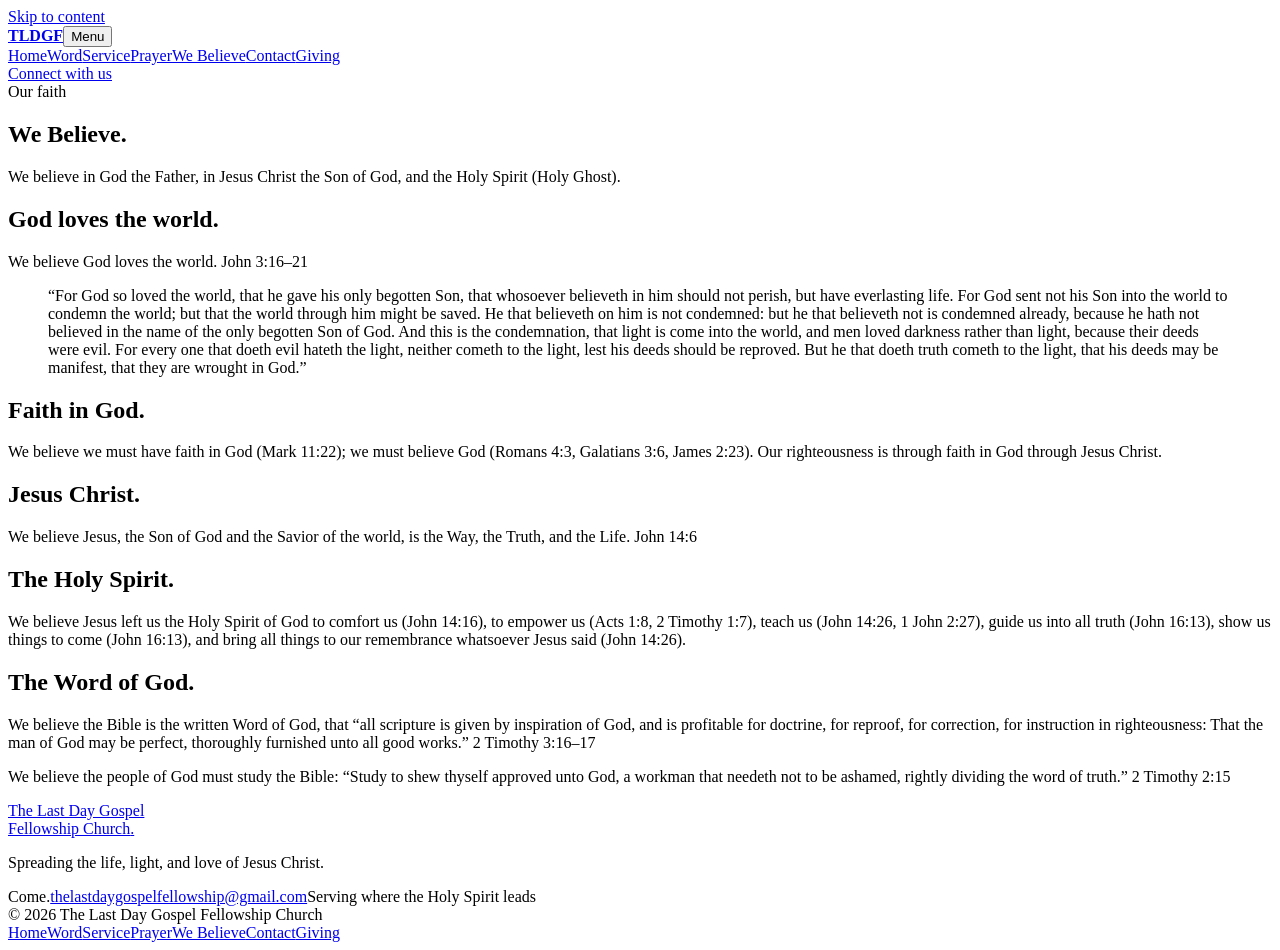
==== believe/index.html @ ad3988fa "Publish church website content updates" ====
<!doctype html>
<html lang="en"><head><meta charset="utf-8"><meta name="viewport" content="width=device-width, initial-scale=1"><meta name="theme-color" content="#064c39"><title>We Believe | The Last Day Gospel Fellowship Church</title><meta name="description" content="What The Last Day Gospel Fellowship Church believes about God, Jesus Christ, the Holy Spirit, faith, and the Word of God."><meta property="og:type" content="website"><meta property="og:title" content="We Believe | The Last Day Gospel Fellowship Church"><meta property="og:description" content="What The Last Day Gospel Fellowship Church believes about God, Jesus Christ, the Holy Spirit, faith, and the Word of God."><link rel="icon" href="/TheLastDayGospel-preview/favicon.svg" type="image/svg+xml"><link rel="stylesheet" href="/TheLastDayGospel-preview/styles.css?v=bb2aff25e2"><script type="module" src="/TheLastDayGospel-preview/app.js?v=bb2aff25e2"></script><meta name="robots" content="noindex, nofollow"></head>
<body class="page-believe"><a href="#main" class="skip-link">Skip to content</a><header class="site-header"><a href="/TheLastDayGospel-preview/" class="brand" aria-label="The Last Day Gospel Fellowship Church, home"><strong>TLDGF</strong></a><button class="menu-toggle" type="button" aria-expanded="false" aria-controls="main-nav">Menu</button><nav id="main-nav" class="main-nav" aria-label="Main navigation"><a href="/TheLastDayGospel-preview/">Home</a><a href="/TheLastDayGospel-preview/word/">Word</a><a href="/TheLastDayGospel-preview/outreach/">Service</a><a href="/TheLastDayGospel-preview/prayer/">Prayer</a><a href="/TheLastDayGospel-preview/believe/" aria-current="page">We Believe</a><a href="/TheLastDayGospel-preview/contact/">Contact</a><a href="/TheLastDayGospel-preview/giving/">Giving</a></nav><a class="button header-connect" href="/TheLastDayGospel-preview/contact/?topic=fellowship">Connect with us</a></header><main id="main"><section class="wrap section beliefs"><span class="eyebrow red-text">Our faith</span><h1>We Believe.</h1>
  <p>We believe in God the Father, in Jesus Christ the Son of God, and the Holy Spirit (Holy Ghost).</p>
  <h2>God loves the world.</h2><p>We believe God loves the world. John 3:16–21</p><blockquote>“For God so loved the world, that he gave his only begotten Son, that whosoever believeth in him should not perish, but have everlasting life. For God sent not his Son into the world to condemn the world; but that the world through him might be saved. He that believeth on him is not condemned: but he that believeth not is condemned already, because he hath not believed in the name of the only begotten Son of God. And this is the condemnation, that light is come into the world, and men loved darkness rather than light, because their deeds were evil. For every one that doeth evil hateth the light, neither cometh to the light, lest his deeds should be reproved. But he that doeth truth cometh to the light, that his deeds may be manifest, that they are wrought in God.”</blockquote>
  <h2>Faith in God.</h2><p>We believe we must have faith in God (Mark 11:22); we must believe God (Romans 4:3, Galatians 3:6, James 2:23). Our righteousness is through faith in God through Jesus Christ.</p>
  <h2>Jesus Christ.</h2><p>We believe Jesus, the Son of God and the Savior of the world, is the Way, the Truth, and the Life. John 14:6</p>
  <h2>The Holy Spirit.</h2><p>We believe Jesus left us the Holy Spirit of God to comfort us (John 14:16), to empower us (Acts 1:8, 2 Timothy 1:7), teach us (John 14:26, 1 John 2:27), guide us into all truth (John 16:13), show us things to come (John 16:13), and bring all things to our remembrance whatsoever Jesus said (John 14:26).</p>
  <h2>The Word of God.</h2><p>We believe the Bible is the written Word of God, that “all scripture is given by inspiration of God, and is profitable for doctrine, for reproof, for correction, for instruction in righteousness: That the man of God may be perfect, thoroughly furnished unto all good works.” 2 Timothy 3:16–17</p><p>We believe the people of God must study the Bible: “Study to shew thyself approved unto God, a workman that needeth not to be ashamed, rightly dividing the word of truth.” 2 Timothy 2:15</p></section></main><footer class="site-footer"><div class="wrap footer-top"><div><a class="footer-brand" href="/TheLastDayGospel-preview/">The Last Day Gospel<br>Fellowship Church<span class="red-text">.</span></a><p>Spreading the life, light, and love of Jesus Christ.</p></div><div><span class="eyebrow">Come.</span><a class="footer-email" href="mailto:thelastdaygospelfellowship@gmail.com">thelastdaygospelfellowship@gmail.com</a><span>Serving where the Holy Spirit leads</span></div></div><div class="wrap footer-bottom"><span>© 2026 The Last Day Gospel Fellowship Church</span><nav aria-label="Footer navigation"><a href="/TheLastDayGospel-preview/">Home</a><a href="/TheLastDayGospel-preview/word/">Word</a><a href="/TheLastDayGospel-preview/outreach/">Service</a><a href="/TheLastDayGospel-preview/prayer/">Prayer</a><a href="/TheLastDayGospel-preview/believe/" aria-current="page">We Believe</a><a href="/TheLastDayGospel-preview/contact/">Contact</a><a href="/TheLastDayGospel-preview/giving/">Giving</a></nav></div></footer></body></html>
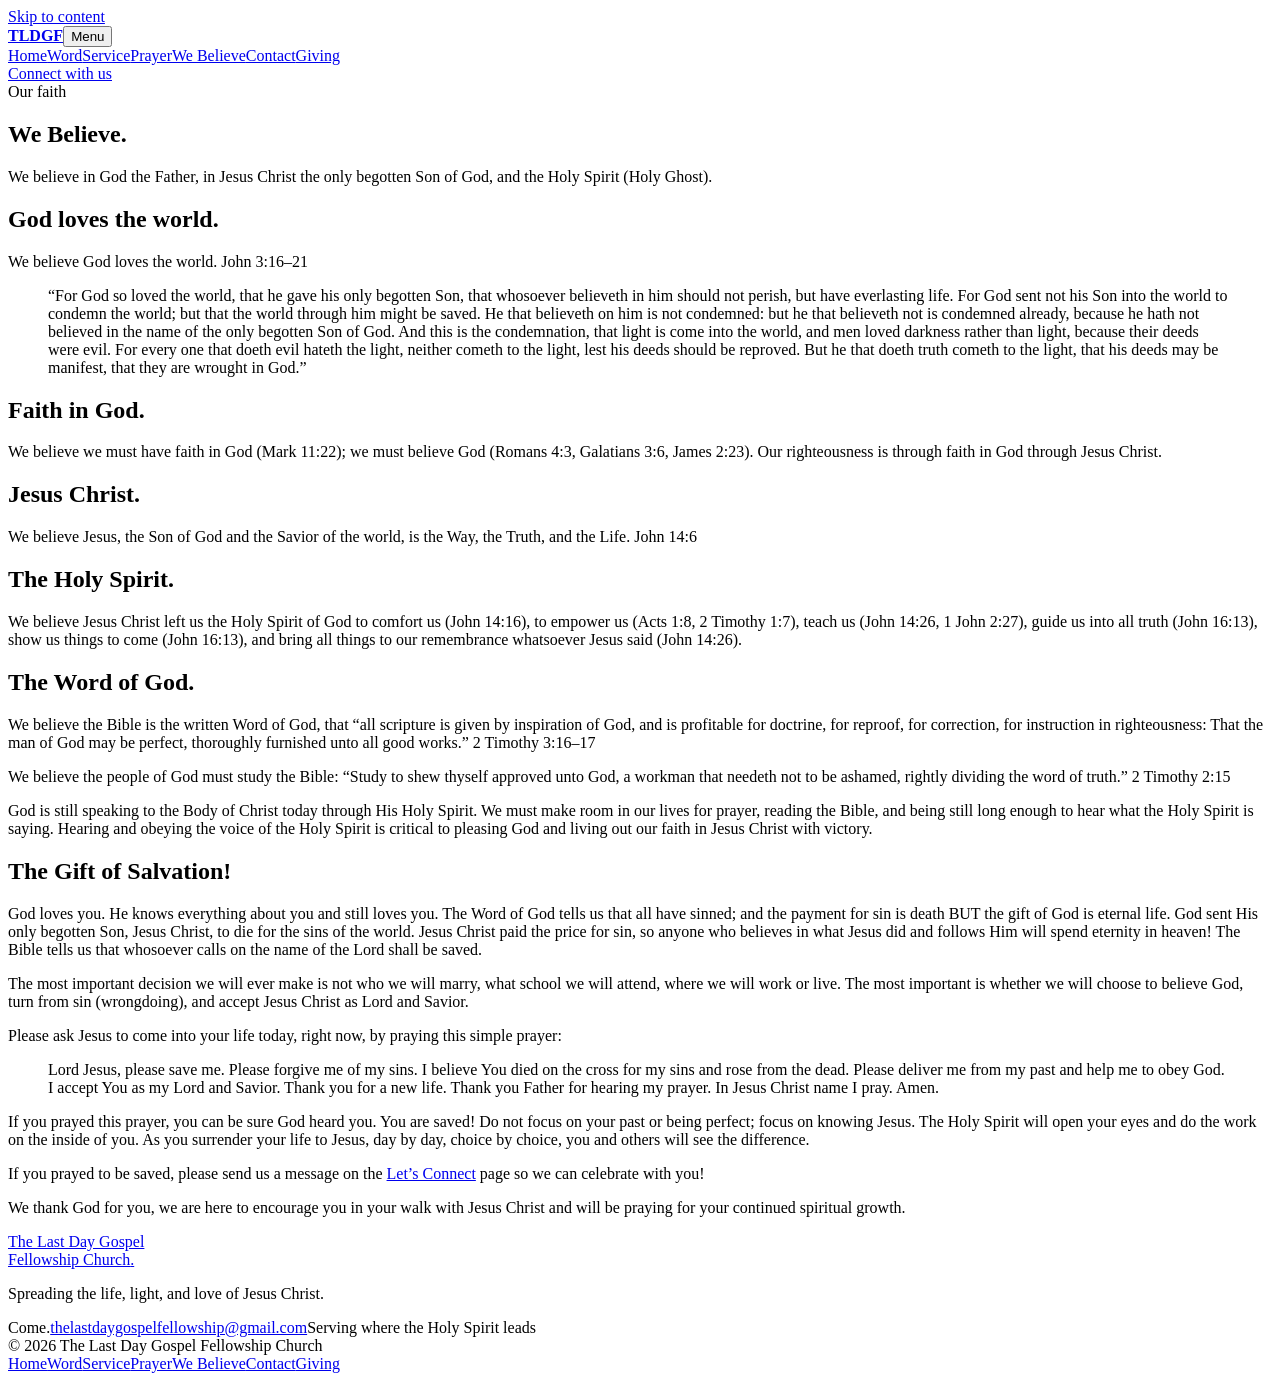
==== commit 1c40eb10: "Update We Believe page" ====
--- a/believe/index.html
+++ b/believe/index.html
@@ -1,9 +1,16 @@
 <!doctype html>
 <html lang="en"><head><meta charset="utf-8"><meta name="viewport" content="width=device-width, initial-scale=1"><meta name="theme-color" content="#064c39"><title>We Believe | The Last Day Gospel Fellowship Church</title><meta name="description" content="What The Last Day Gospel Fellowship Church believes about God, Jesus Christ, the Holy Spirit, faith, and the Word of God."><meta property="og:type" content="website"><meta property="og:title" content="We Believe | The Last Day Gospel Fellowship Church"><meta property="og:description" content="What The Last Day Gospel Fellowship Church believes about God, Jesus Christ, the Holy Spirit, faith, and the Word of God."><link rel="icon" href="/TheLastDayGospel-preview/favicon.svg" type="image/svg+xml"><link rel="stylesheet" href="/TheLastDayGospel-preview/styles.css?v=bb2aff25e2"><script type="module" src="/TheLastDayGospel-preview/app.js?v=bb2aff25e2"></script><meta name="robots" content="noindex, nofollow"></head>
 <body class="page-believe"><a href="#main" class="skip-link">Skip to content</a><header class="site-header"><a href="/TheLastDayGospel-preview/" class="brand" aria-label="The Last Day Gospel Fellowship Church, home"><strong>TLDGF</strong></a><button class="menu-toggle" type="button" aria-expanded="false" aria-controls="main-nav">Menu</button><nav id="main-nav" class="main-nav" aria-label="Main navigation"><a href="/TheLastDayGospel-preview/">Home</a><a href="/TheLastDayGospel-preview/word/">Word</a><a href="/TheLastDayGospel-preview/outreach/">Service</a><a href="/TheLastDayGospel-preview/prayer/">Prayer</a><a href="/TheLastDayGospel-preview/believe/" aria-current="page">We Believe</a><a href="/TheLastDayGospel-preview/contact/">Contact</a><a href="/TheLastDayGospel-preview/giving/">Giving</a></nav><a class="button header-connect" href="/TheLastDayGospel-preview/contact/?topic=fellowship">Connect with us</a></header><main id="main"><section class="wrap section beliefs"><span class="eyebrow red-text">Our faith</span><h1>We Believe.</h1>
-  <p>We believe in God the Father, in Jesus Christ the Son of God, and the Holy Spirit (Holy Ghost).</p>
+  <p>We believe in God the Father, in Jesus Christ the only begotten Son of God, and the Holy Spirit (Holy Ghost).</p>
   <h2>God loves the world.</h2><p>We believe God loves the world. John 3:16–21</p><blockquote>“For God so loved the world, that he gave his only begotten Son, that whosoever believeth in him should not perish, but have everlasting life. For God sent not his Son into the world to condemn the world; but that the world through him might be saved. He that believeth on him is not condemned: but he that believeth not is condemned already, because he hath not believed in the name of the only begotten Son of God. And this is the condemnation, that light is come into the world, and men loved darkness rather than light, because their deeds were evil. For every one that doeth evil hateth the light, neither cometh to the light, lest his deeds should be reproved. But he that doeth truth cometh to the light, that his deeds may be manifest, that they are wrought in God.”</blockquote>
   <h2>Faith in God.</h2><p>We believe we must have faith in God (Mark 11:22); we must believe God (Romans 4:3, Galatians 3:6, James 2:23). Our righteousness is through faith in God through Jesus Christ.</p>
   <h2>Jesus Christ.</h2><p>We believe Jesus, the Son of God and the Savior of the world, is the Way, the Truth, and the Life. John 14:6</p>
-  <h2>The Holy Spirit.</h2><p>We believe Jesus left us the Holy Spirit of God to comfort us (John 14:16), to empower us (Acts 1:8, 2 Timothy 1:7), teach us (John 14:26, 1 John 2:27), guide us into all truth (John 16:13), show us things to come (John 16:13), and bring all things to our remembrance whatsoever Jesus said (John 14:26).</p>
-  <h2>The Word of God.</h2><p>We believe the Bible is the written Word of God, that “all scripture is given by inspiration of God, and is profitable for doctrine, for reproof, for correction, for instruction in righteousness: That the man of God may be perfect, thoroughly furnished unto all good works.” 2 Timothy 3:16–17</p><p>We believe the people of God must study the Bible: “Study to shew thyself approved unto God, a workman that needeth not to be ashamed, rightly dividing the word of truth.” 2 Timothy 2:15</p></section></main><footer class="site-footer"><div class="wrap footer-top"><div><a class="footer-brand" href="/TheLastDayGospel-preview/">The Last Day Gospel<br>Fellowship Church<span class="red-text">.</span></a><p>Spreading the life, light, and love of Jesus Christ.</p></div><div><span class="eyebrow">Come.</span><a class="footer-email" href="mailto:thelastdaygospelfellowship@gmail.com">thelastdaygospelfellowship@gmail.com</a><span>Serving where the Holy Spirit leads</span></div></div><div class="wrap footer-bottom"><span>© 2026 The Last Day Gospel Fellowship Church</span><nav aria-label="Footer navigation"><a href="/TheLastDayGospel-preview/">Home</a><a href="/TheLastDayGospel-preview/word/">Word</a><a href="/TheLastDayGospel-preview/outreach/">Service</a><a href="/TheLastDayGospel-preview/prayer/">Prayer</a><a href="/TheLastDayGospel-preview/believe/" aria-current="page">We Believe</a><a href="/TheLastDayGospel-preview/contact/">Contact</a><a href="/TheLastDayGospel-preview/giving/">Giving</a></nav></div></footer></body></html>+  <h2>The Holy Spirit.</h2><p>We believe Jesus Christ left us the Holy Spirit of God to comfort us (John 14:16), to empower us (Acts 1:8, 2 Timothy 1:7), teach us (John 14:26, 1 John 2:27), guide us into all truth (John 16:13), show us things to come (John 16:13), and bring all things to our remembrance whatsoever Jesus said (John 14:26).</p>
+  <h2>The Word of God.</h2><p>We believe the Bible is the written Word of God, that “all scripture is given by inspiration of God, and is profitable for doctrine, for reproof, for correction, for instruction in righteousness: That the man of God may be perfect, thoroughly furnished unto all good works.” 2 Timothy 3:16–17</p><p>We believe the people of God must study the Bible: “Study to shew thyself approved unto God, a workman that needeth not to be ashamed, rightly dividing the word of truth.” 2 Timothy 2:15</p>
+  <p>God is still speaking to the Body of Christ today through His Holy Spirit. We must make room in our lives for prayer, reading the Bible, and being still long enough to hear what the Holy Spirit is saying. Hearing and obeying the voice of the Holy Spirit is critical to pleasing God and living out our faith in Jesus Christ with victory.</p>
+  <h2>The Gift of Salvation!</h2><p>God loves you. He knows everything about you and still loves you. The Word of God tells us that all have sinned; and the payment for sin is death BUT the gift of God is eternal life. God sent His only begotten Son, Jesus Christ, to die for the sins of the world. Jesus Christ paid the price for sin, so anyone who believes in what Jesus did and follows Him will spend eternity in heaven! The Bible tells us that whosoever calls on the name of the Lord shall be saved.</p>
+  <p>The most important decision we will ever make is not who we will marry, what school we will attend, where we will work or live. The most important is whether we will choose to believe God, turn from sin (wrongdoing), and accept Jesus Christ as Lord and Savior.</p>
+  <p>Please ask Jesus to come into your life today, right now, by praying this simple prayer:</p>
+  <blockquote>Lord Jesus, please save me. Please forgive me of my sins. I believe You died on the cross for my sins and rose from the dead. Please deliver me from my past and help me to obey God. I accept You as my Lord and Savior. Thank you for a new life. Thank you Father for hearing my prayer. In Jesus Christ name I pray. Amen.</blockquote>
+  <p>If you prayed this prayer, you can be sure God heard you. You are saved! Do not focus on your past or being perfect; focus on knowing Jesus. The Holy Spirit will open your eyes and do the work on the inside of you. As you surrender your life to Jesus, day by day, choice by choice, you and others will see the difference.</p>
+  <p>If you prayed to be saved, please send us a message on the <a href="/TheLastDayGospel-preview/contact/">Let’s Connect</a> page so we can celebrate with you!</p><p>We thank God for you, we are here to encourage you in your walk with Jesus Christ and will be praying for your continued spiritual growth.</p></section></main><footer class="site-footer"><div class="wrap footer-top"><div><a class="footer-brand" href="/TheLastDayGospel-preview/">The Last Day Gospel<br>Fellowship Church<span class="red-text">.</span></a><p>Spreading the life, light, and love of Jesus Christ.</p></div><div><span class="eyebrow">Come.</span><a class="footer-email" href="mailto:thelastdaygospelfellowship@gmail.com">thelastdaygospelfellowship@gmail.com</a><span>Serving where the Holy Spirit leads</span></div></div><div class="wrap footer-bottom"><span>© 2026 The Last Day Gospel Fellowship Church</span><nav aria-label="Footer navigation"><a href="/TheLastDayGospel-preview/">Home</a><a href="/TheLastDayGospel-preview/word/">Word</a><a href="/TheLastDayGospel-preview/outreach/">Service</a><a href="/TheLastDayGospel-preview/prayer/">Prayer</a><a href="/TheLastDayGospel-preview/believe/" aria-current="page">We Believe</a><a href="/TheLastDayGospel-preview/contact/">Contact</a><a href="/TheLastDayGospel-preview/giving/">Giving</a></nav></div></footer></body></html>
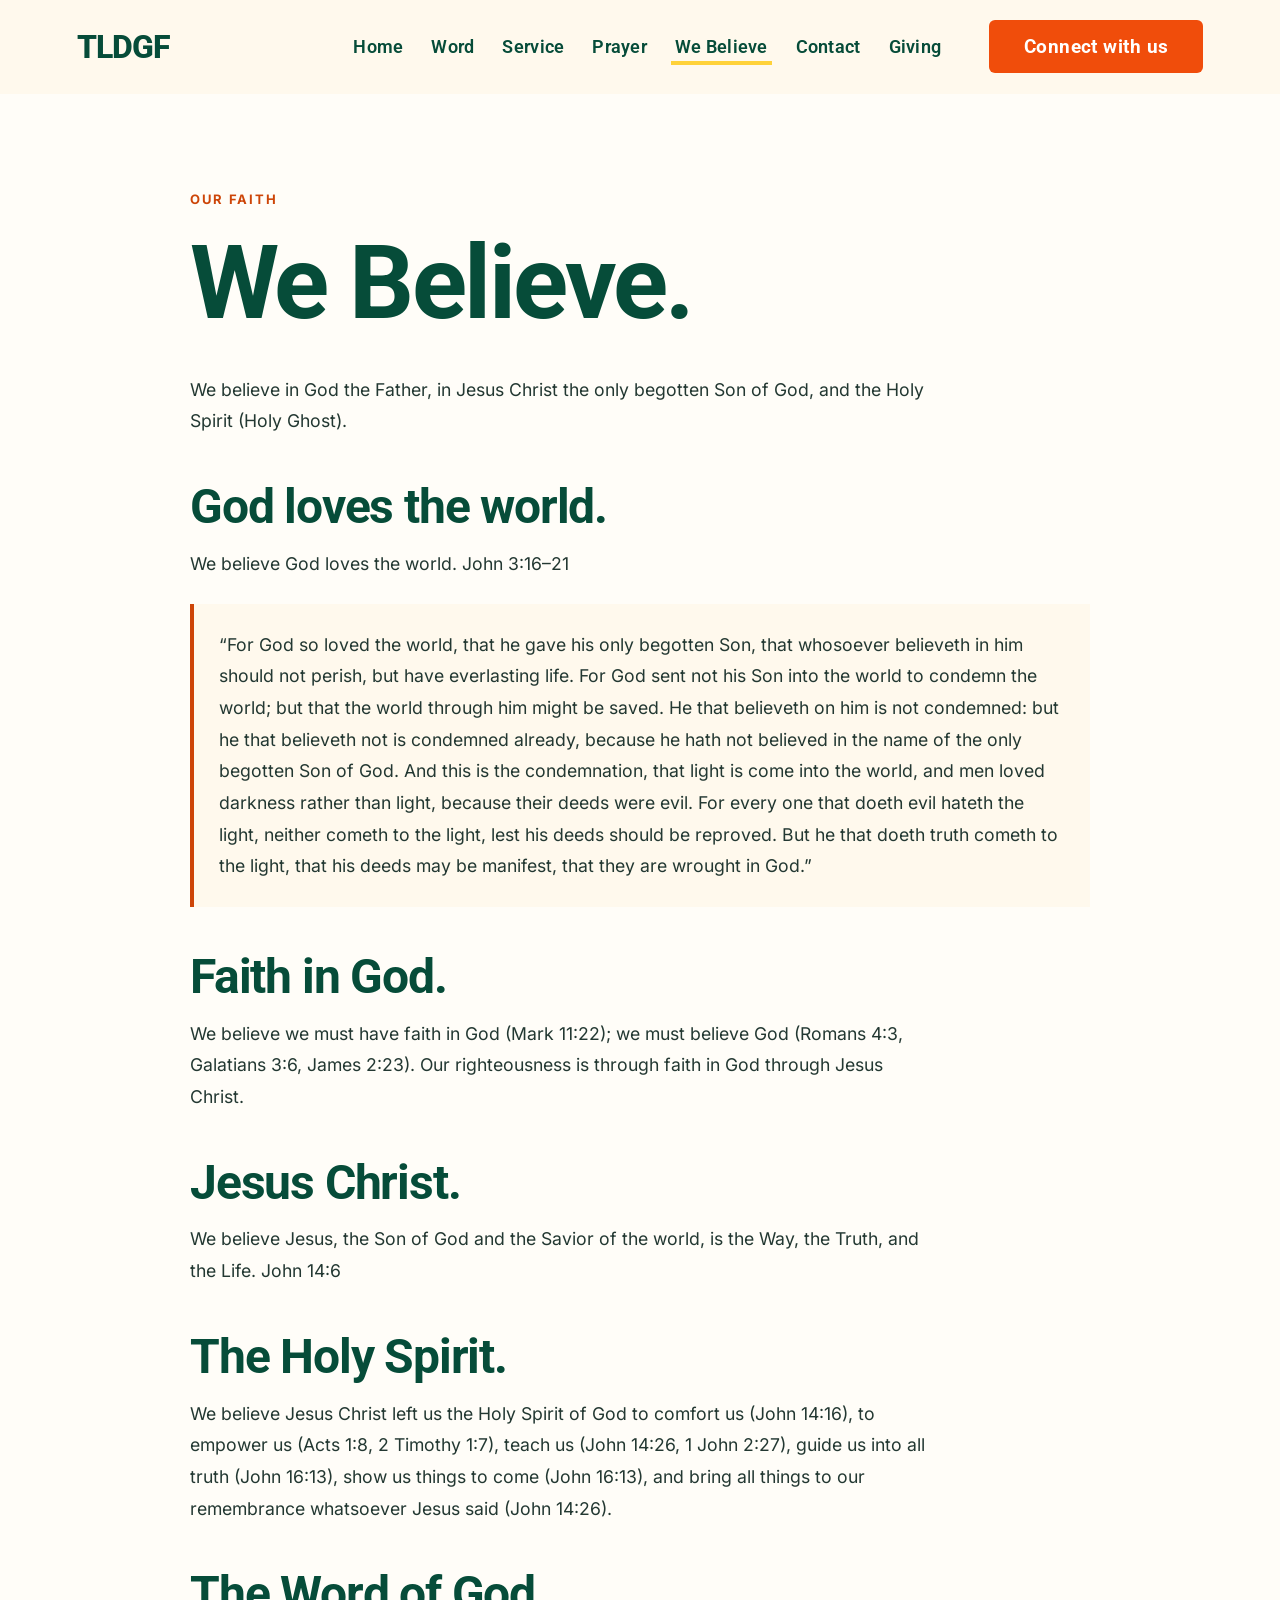
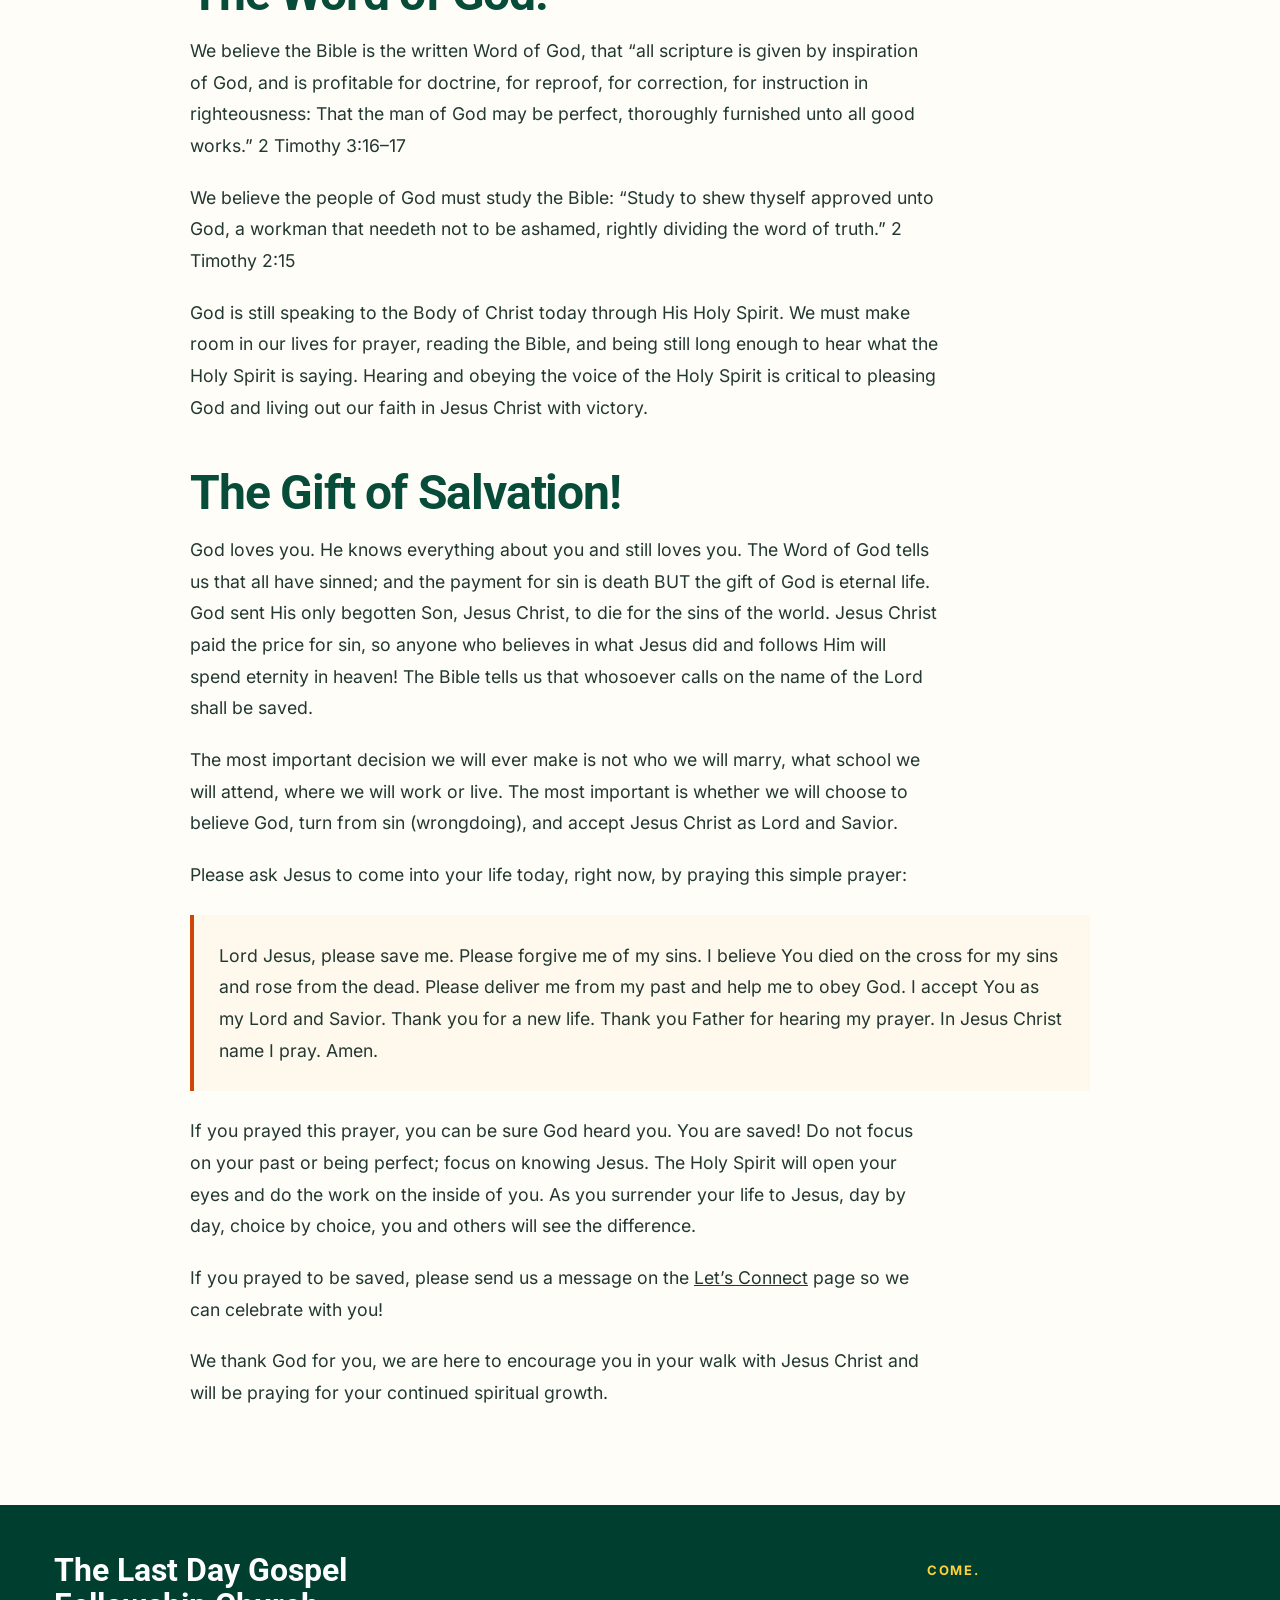
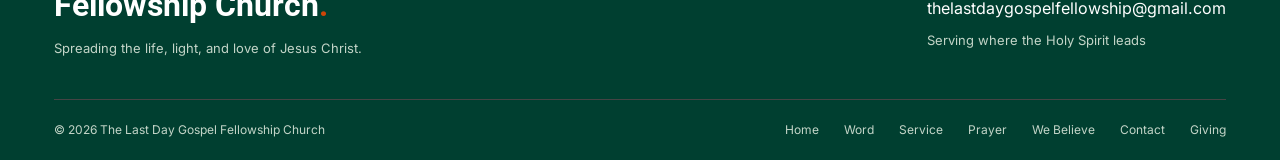
==== commit 65caf961: "Prepare production site for custom domain" ====
--- a/believe/index.html
+++ b/believe/index.html
@@ -1,6 +1,6 @@
 <!doctype html>
-<html lang="en"><head><meta charset="utf-8"><meta name="viewport" content="width=device-width, initial-scale=1"><meta name="theme-color" content="#064c39"><title>We Believe | The Last Day Gospel Fellowship Church</title><meta name="description" content="What The Last Day Gospel Fellowship Church believes about God, Jesus Christ, the Holy Spirit, faith, and the Word of God."><meta property="og:type" content="website"><meta property="og:title" content="We Believe | The Last Day Gospel Fellowship Church"><meta property="og:description" content="What The Last Day Gospel Fellowship Church believes about God, Jesus Christ, the Holy Spirit, faith, and the Word of God."><link rel="icon" href="/TheLastDayGospel-preview/favicon.svg" type="image/svg+xml"><link rel="stylesheet" href="/TheLastDayGospel-preview/styles.css?v=bb2aff25e2"><script type="module" src="/TheLastDayGospel-preview/app.js?v=bb2aff25e2"></script><meta name="robots" content="noindex, nofollow"></head>
-<body class="page-believe"><a href="#main" class="skip-link">Skip to content</a><header class="site-header"><a href="/TheLastDayGospel-preview/" class="brand" aria-label="The Last Day Gospel Fellowship Church, home"><strong>TLDGF</strong></a><button class="menu-toggle" type="button" aria-expanded="false" aria-controls="main-nav">Menu</button><nav id="main-nav" class="main-nav" aria-label="Main navigation"><a href="/TheLastDayGospel-preview/">Home</a><a href="/TheLastDayGospel-preview/word/">Word</a><a href="/TheLastDayGospel-preview/outreach/">Service</a><a href="/TheLastDayGospel-preview/prayer/">Prayer</a><a href="/TheLastDayGospel-preview/believe/" aria-current="page">We Believe</a><a href="/TheLastDayGospel-preview/contact/">Contact</a><a href="/TheLastDayGospel-preview/giving/">Giving</a></nav><a class="button header-connect" href="/TheLastDayGospel-preview/contact/?topic=fellowship">Connect with us</a></header><main id="main"><section class="wrap section beliefs"><span class="eyebrow red-text">Our faith</span><h1>We Believe.</h1>
+<html lang="en"><head><meta charset="utf-8"><meta name="viewport" content="width=device-width, initial-scale=1"><meta name="theme-color" content="#064c39"><title>We Believe | The Last Day Gospel Fellowship Church</title><meta name="description" content="What The Last Day Gospel Fellowship Church believes about God, Jesus Christ, the Holy Spirit, faith, and the Word of God."><meta property="og:type" content="website"><meta property="og:title" content="We Believe | The Last Day Gospel Fellowship Church"><meta property="og:description" content="What The Last Day Gospel Fellowship Church believes about God, Jesus Christ, the Holy Spirit, faith, and the Word of God."><link rel="icon" href="/favicon.svg" type="image/svg+xml"><link rel="stylesheet" href="/styles.css?v=bb2aff25e2"><script type="module" src="/app.js?v=bb2aff25e2"></script></head>
+<body class="page-believe"><a href="#main" class="skip-link">Skip to content</a><header class="site-header"><a href="/" class="brand" aria-label="The Last Day Gospel Fellowship Church, home"><strong>TLDGF</strong></a><button class="menu-toggle" type="button" aria-expanded="false" aria-controls="main-nav">Menu</button><nav id="main-nav" class="main-nav" aria-label="Main navigation"><a href="/">Home</a><a href="/word/">Word</a><a href="/outreach/">Service</a><a href="/prayer/">Prayer</a><a href="/believe/" aria-current="page">We Believe</a><a href="/contact/">Contact</a><a href="/giving/">Giving</a></nav><a class="button header-connect" href="/contact/?topic=fellowship">Connect with us</a></header><main id="main"><section class="wrap section beliefs"><span class="eyebrow red-text">Our faith</span><h1>We Believe.</h1>
   <p>We believe in God the Father, in Jesus Christ the only begotten Son of God, and the Holy Spirit (Holy Ghost).</p>
   <h2>God loves the world.</h2><p>We believe God loves the world. John 3:16–21</p><blockquote>“For God so loved the world, that he gave his only begotten Son, that whosoever believeth in him should not perish, but have everlasting life. For God sent not his Son into the world to condemn the world; but that the world through him might be saved. He that believeth on him is not condemned: but he that believeth not is condemned already, because he hath not believed in the name of the only begotten Son of God. And this is the condemnation, that light is come into the world, and men loved darkness rather than light, because their deeds were evil. For every one that doeth evil hateth the light, neither cometh to the light, lest his deeds should be reproved. But he that doeth truth cometh to the light, that his deeds may be manifest, that they are wrought in God.”</blockquote>
   <h2>Faith in God.</h2><p>We believe we must have faith in God (Mark 11:22); we must believe God (Romans 4:3, Galatians 3:6, James 2:23). Our righteousness is through faith in God through Jesus Christ.</p>
@@ -13,4 +13,4 @@
   <p>Please ask Jesus to come into your life today, right now, by praying this simple prayer:</p>
   <blockquote>Lord Jesus, please save me. Please forgive me of my sins. I believe You died on the cross for my sins and rose from the dead. Please deliver me from my past and help me to obey God. I accept You as my Lord and Savior. Thank you for a new life. Thank you Father for hearing my prayer. In Jesus Christ name I pray. Amen.</blockquote>
   <p>If you prayed this prayer, you can be sure God heard you. You are saved! Do not focus on your past or being perfect; focus on knowing Jesus. The Holy Spirit will open your eyes and do the work on the inside of you. As you surrender your life to Jesus, day by day, choice by choice, you and others will see the difference.</p>
-  <p>If you prayed to be saved, please send us a message on the <a href="/TheLastDayGospel-preview/contact/">Let’s Connect</a> page so we can celebrate with you!</p><p>We thank God for you, we are here to encourage you in your walk with Jesus Christ and will be praying for your continued spiritual growth.</p></section></main><footer class="site-footer"><div class="wrap footer-top"><div><a class="footer-brand" href="/TheLastDayGospel-preview/">The Last Day Gospel<br>Fellowship Church<span class="red-text">.</span></a><p>Spreading the life, light, and love of Jesus Christ.</p></div><div><span class="eyebrow">Come.</span><a class="footer-email" href="mailto:thelastdaygospelfellowship@gmail.com">thelastdaygospelfellowship@gmail.com</a><span>Serving where the Holy Spirit leads</span></div></div><div class="wrap footer-bottom"><span>© 2026 The Last Day Gospel Fellowship Church</span><nav aria-label="Footer navigation"><a href="/TheLastDayGospel-preview/">Home</a><a href="/TheLastDayGospel-preview/word/">Word</a><a href="/TheLastDayGospel-preview/outreach/">Service</a><a href="/TheLastDayGospel-preview/prayer/">Prayer</a><a href="/TheLastDayGospel-preview/believe/" aria-current="page">We Believe</a><a href="/TheLastDayGospel-preview/contact/">Contact</a><a href="/TheLastDayGospel-preview/giving/">Giving</a></nav></div></footer></body></html>+  <p>If you prayed to be saved, please send us a message on the <a href="/contact/">Let’s Connect</a> page so we can celebrate with you!</p><p>We thank God for you, we are here to encourage you in your walk with Jesus Christ and will be praying for your continued spiritual growth.</p></section></main><footer class="site-footer"><div class="wrap footer-top"><div><a class="footer-brand" href="/">The Last Day Gospel<br>Fellowship Church<span class="red-text">.</span></a><p>Spreading the life, light, and love of Jesus Christ.</p></div><div><span class="eyebrow">Come.</span><a class="footer-email" href="mailto:thelastdaygospelfellowship@gmail.com">thelastdaygospelfellowship@gmail.com</a><span>Serving where the Holy Spirit leads</span></div></div><div class="wrap footer-bottom"><span>© 2026 The Last Day Gospel Fellowship Church</span><nav aria-label="Footer navigation"><a href="/">Home</a><a href="/word/">Word</a><a href="/outreach/">Service</a><a href="/prayer/">Prayer</a><a href="/believe/" aria-current="page">We Believe</a><a href="/contact/">Contact</a><a href="/giving/">Giving</a></nav></div></footer></body></html>
--- a/styles.css
+++ b/styles.css
@@ -0,0 +1,696 @@
+@font-face{font-family:'Roboto';font-style:normal;font-weight:100 900;font-display:swap;src:url('/assets/roboto.ttf') format('truetype')}
+@font-face{font-family:'Inter';font-style:normal;font-weight:400;font-display:swap;src:url('/assets/inter-400.ttf') format('truetype')}
+@font-face{font-family:'Inter';font-style:normal;font-weight:500;font-display:swap;src:url('/assets/inter-500.ttf') format('truetype')}
+@font-face{font-family:'Inter';font-style:normal;font-weight:600;font-display:swap;src:url('/assets/inter-600.ttf') format('truetype')}
+@font-face{font-family:'Inter';font-style:normal;font-weight:700;font-display:swap;src:url('/assets/inter-700.ttf') format('truetype')}
+:root{--red:#cd4508;--dark-red:#b83906;--yellow:#ffd239;--pink:#edf2e8;--ink:#064c39;--paper:#fffdf8;--muted:#59665d;--line:#dfd9c9;--display:'Roboto Condensed','Arial Narrow',Arial,sans-serif;--body:'Inter',Arial,sans-serif}
+/* Display-only corrections: source photographs remain byte-for-byte unchanged. */
+img[src$="community-outreach.jpg"]{filter:brightness(1.045) contrast(1.025) saturate(.95)}
+img[src$="ministry-message.jpg"]{filter:brightness(1.055) contrast(1.035) saturate(.94)}
+img[src$="prayer-bible.jpg"]{filter:brightness(1.025) contrast(1.04) saturate(.94)}
+img[src$="prayer-fellowship.jpg"]{filter:brightness(1.025) contrast(1.035) saturate(.98)}
+img[src$="worship.jpg"]{filter:brightness(1.12) contrast(1.04) saturate(.95)}
+img[src$="prayer-outreach.jpg"]{filter:brightness(1.14) contrast(1.025) saturate(.94)}
+*{box-sizing:border-box}
+html{scroll-behavior:smooth;scroll-padding-top:110px}
+body{margin:0;background:var(--paper);color:var(--ink);font-family:var(--body);font-size:1rem;line-height:1.65}
+a{color:inherit}
+button,input,textarea,select{font:inherit}
+button,a,input,textarea,select{-webkit-tap-highlight-color:transparent}
+button,a{touch-action:manipulation}
+button{cursor:pointer}
+img{max-width:100%;display:block}
+figure{margin:0}
+h1,h2,h3,p{margin:0}
+h1,h2,h3{font-family:var(--display);font-weight:700;line-height:1.08;letter-spacing:-.025em}
+h2{font-size:clamp(2.4rem,4.2vw,3.75rem)}
+h3{font-size:2rem;line-height:1.1}
+p+p{margin-top:1rem}
+p{max-width:68ch}
+.wrap{width:min(1280px,calc(100% - 112px));margin:auto}
+.section{padding-top:88px;padding-bottom:88px}
+.eyebrow{font-size:.8125rem;letter-spacing:.13em;text-transform:uppercase;font-weight:700;display:block;line-height:1.4}
+.red-text{color:var(--red)}
+.lead{font-size:1.125rem;line-height:1.7}
+.skip-link{position:fixed;top:10px;left:10px;padding:12px 20px;background:var(--yellow);color:var(--ink);z-index:100;transform:translateY(-160%)}
+.skip-link:focus{transform:translateY(0)}
+:focus-visible{outline:3px solid #2064ce;outline-offset:5px}
+.brand{display:flex;align-items:center;gap:12px;text-decoration:none;flex-shrink:0}
+.brand strong{font-family:var(--display);font-weight:800;font-size:1.75rem;text-transform:uppercase;line-height:1.05;display:block;letter-spacing:-.015em}
+.main-nav{display:flex;gap:32px;align-items:center}
+.main-nav a[aria-current=page]{color:var(--red)}
+.main-nav a:hover{color:var(--red)}
+.main-nav .nav-giving[aria-current=page]:after{left:20px;right:20px;bottom:8px}
+.hero{display:grid;grid-template-columns:1.06fr 1fr;min-height:605px}
+.hero-copy>.eyebrow{margin-bottom:20px}
+.hero .period{color:var(--yellow)}
+.actions{display:flex;gap:12px;flex-wrap:wrap;margin-top:28px}
+.button{min-height:52px;display:inline-flex;align-items:center;justify-content:space-between;gap:28px;padding:14px 22px;background:var(--red);color:#fff;text-decoration:none;border:1px solid var(--red);font-family:var(--display);text-transform:uppercase;letter-spacing:.02em;font-weight:700;font-size:1.125rem;line-height:1.2;transition:background .2s,color .2s,transform .2s}
+.button:hover{background:var(--dark-red);transform:translateY(-2px)}
+.button span{font-family:Arial,sans-serif;font-size:1.35rem}
+.button.light{background:#fff;color:var(--ink);border-color:#fff}
+.button.light:hover{background:var(--yellow);border-color:var(--yellow)}
+.button.outline-light{background:transparent;border-color:#ffffffaa;color:#fff}
+.button.outline-light:hover{background:#ffffff18}
+.button.yellow{background:var(--yellow);color:var(--ink);border-color:var(--yellow)}
+.button.yellow:hover{background:#f4c322}
+.button.dark{background:var(--ink);border-color:var(--ink)}
+.button.dark:hover{background:#393939}
+.hero-note{font-size:.75rem;margin-top:30px;opacity:.9}
+.hero-photo>img{width:100%;height:100%;position:absolute;object-fit:cover;object-position:center 43%}
+.hero-photo figcaption{position:absolute;bottom:34px;left:34px;right:24px;color:#fff;z-index:1;display:grid;gap:8px}
+.hero-photo figcaption>span:last-child{font-size:.8125rem}
+.statement-star{font-size:.7em}
+.intro{display:grid;grid-template-columns:1.25fr .8fr;gap:12%}
+.intro h2{margin-top:16px}
+.intro .lead{margin-top:22px;max-width:590px}
+.text-link{display:inline-flex;gap:22px;align-items:center;text-underline-offset:6px;font-weight:600;font-size:.9375rem;margin-top:24px}
+.text-link:hover{color:var(--red)}
+.service-area{border-left:1px solid var(--line);padding-left:50px;align-self:center}
+.service-area ul{list-style:none;padding:0;margin:20px 0 16px}
+.service-area li{font-family:var(--display);font-weight:700;font-size:2rem;border-bottom:1px solid var(--line);display:flex;align-items:center;padding:6px 0;gap:14px;line-height:1.2}
+.service-area li:before{content:'';width:8px;height:8px;background:var(--red)}
+.service-area li span{margin-left:auto;font-family:var(--body);font-size:.75rem;color:var(--muted);font-weight:400}
+.service-area>p{font-size:.8125rem;color:var(--muted)}
+.prayer-band{background:var(--pink);padding:47px 0}
+.prayer-band>.wrap{display:grid;grid-template-columns:1fr 1.6fr;gap:45px;align-items:center}
+.prayer-intro h2{font-size:2.5rem;color:var(--red);margin:12px 0}
+.prayer-intro p{font-size:.9375rem;max-width:350px}
+.prayer-intro .text-link{margin-top:15px}
+.prayer-times{display:grid;grid-template-columns:repeat(3,1fr)}
+.prayer-times>div{padding:0 20px;border-left:1px solid #cdd8c6;text-align:center}
+.time{font-family:var(--display);font-size:clamp(2.5rem,4vw,4rem);font-weight:800;line-height:1;white-space:nowrap;display:block;margin-bottom:14px}
+.time small{font-size:.5em}
+.prayer-times .eyebrow{font-size:.75rem;letter-spacing:.09em}
+.prayer-times p{font-size:.75rem;margin-top:7px;color:#59665d}
+.site-footer{background:var(--ink);color:#fff;padding:48px 0 20px}
+.footer-top{display:grid;grid-template-columns:1fr 1fr;gap:40px;align-items:center}
+.footer-brand{font-family:var(--display);text-transform:uppercase;font-size:2rem;font-weight:700;line-height:1.1;text-decoration:none;display:block}
+.footer-top p{font-size:.8125rem;color:#bbb;margin-top:15px}
+.footer-top>div:last-child{justify-self:end;font-size:.8125rem;color:#bbb}
+.footer-top .eyebrow{color:var(--yellow)}
+.footer-email{display:block;font-size:1rem;color:white;margin:16px 0 8px;text-decoration:none;overflow-wrap:anywhere}
+.footer-email:hover{text-decoration:underline}
+.footer-bottom{margin-top:40px;border-top:1px solid #444;padding-top:20px;display:flex;justify-content:space-between;gap:30px;align-items:center;font-size:.75rem;color:#aaa}
+.footer-bottom nav{display:flex;gap:25px}
+.footer-bottom a{text-decoration:none}
+.footer-bottom a:hover{color:var(--yellow)}
+.footer-bottom a span{display:none}
+@media(min-width:1600px){.hero-copy{padding-left:max(56px,calc((100vw - 1280px)/2))}
+.hero h1{font-size:10rem}}
+@media(max-width:1100px){.wrap{width:calc(100% - 64px)}
+.brand strong{font-size:1.5rem}
+.hero-copy{padding:38px 32px}
+.hero-photo{min-height:590px}
+.intro{gap:7%}
+.service-area{padding-left:30px}
+.prayer-band>.wrap{grid-template-columns:1fr;gap:32px}
+.prayer-intro p{max-width:600px}
+.prayer-times>div:first-child{border-left:0}
+.time{font-size:3.5rem}}
+@media(max-width:800px){.site-header{min-height:85px;gap:15px;padding:17px 24px}
+.brand-mark{width:28px;font-size:2.1rem}
+.main-nav{display:none;position:absolute;top:100%;left:0;right:0;flex-direction:column;align-items:stretch;background:#fff;padding:12px 24px 24px;gap:6px;border-bottom:2px solid var(--red)}
+.main-nav a{padding:13px}
+.main-nav .nav-giving{justify-content:space-between}
+.hero-copy{padding:35px 24px}
+.hero-copy>.eyebrow{font-size:.7rem}
+.hero-photo{min-height:520px}
+.hero-photo figcaption{left:20px;bottom:24px}
+.intro{grid-template-columns:1fr;gap:45px}
+.section{padding-top:64px;padding-bottom:64px}
+.service-area{border-left:0;padding-left:0}
+.service-area ul{display:grid;grid-template-columns:1fr 1fr;gap:8px 32px}
+.footer-top{grid-template-columns:1fr;gap:32px}
+.footer-top>div:last-child{justify-self:start}
+.footer-bottom{flex-direction:column;align-items:flex-start;gap:16px}
+.footer-bottom nav{flex-wrap:wrap;gap:20px}}
+@media(max-width:560px){.wrap{width:calc(100% - 40px)}
+.brand{gap:6px}
+.brand>span:last-child>span{font-size:.55rem;letter-spacing:.2em}
+.menu-toggle{font-size:.75rem;gap:8px;padding:8px 10px}
+.hero-copy{padding:37px 24px 32px}
+.hero-copy>.eyebrow{font-size:.75rem;margin-bottom:24px}
+.hero .actions{max-width:none;flex-direction:row;gap:10px}
+.hero-note{margin-top:22px}
+.hero-photo>img{object-position:center 40%}
+.statement-star{display:none}
+.intro h2{font-size:3.6rem}
+.lead{font-size:1rem}
+.service-area li{font-size:1.8rem}
+.prayer-band{padding:36px 0}
+.prayer-band>.wrap{gap:28px}
+.prayer-times>div{padding:0 10px}
+.prayer-times>div:first-child{padding-left:0}
+.prayer-times>div:last-child{padding-right:0}
+.time{font-size:2.5rem}
+.prayer-times .eyebrow{font-size:.75rem;letter-spacing:.025em}
+.prayer-times p{display:none}
+.footer-email{font-size:.9rem}
+.footer-brand{font-size:1.8rem}
+.footer-bottom{font-size:.75rem}
+.footer-top .eyebrow{font-size:.8rem}}
+.section-heading{display:flex;align-items:flex-end;justify-content:space-between;gap:40px;margin-bottom:36px}
+.section-heading h2{margin-top:14px}
+.section-description{max-width:400px;color:var(--muted)}
+.ministry-grid{display:grid;grid-template-columns:1fr 1fr 1fr;gap:24px}
+.image-card{min-height:480px;position:relative;background:#333;overflow:hidden}
+.image-card>a{display:block;height:100%;min-height:480px;text-decoration:none;position:relative}
+.image-card img{position:absolute;inset:0;height:100%;width:100%;object-fit:cover;transition:transform .4s}
+.image-card a:hover img{transform:scale(1.035)}
+.image-card a:after{content:'';position:absolute;inset:25% 0 0;background:linear-gradient(transparent,#000c)}
+.image-card a>div{position:absolute;z-index:1;bottom:28px;left:28px;right:20px;color:white}
+.image-card h3{font-size:2.6rem;margin:14px 0 20px}
+.card-link{display:flex;justify-content:space-between;font-size:.875rem;border-top:1px solid #ffffff70;padding-top:15px}
+.word-card{background:var(--pink);padding:32px;display:flex;flex-direction:column;align-items:flex-start}
+.word-card h3{font-size:3.4rem;line-height:.98;margin:28px 0 24px}
+.word-card p{font-size:.9375rem}
+.word-card>.text-link{margin-top:auto;padding-top:25px}
+.scripture{background:var(--ink);color:white;padding:64px 0;text-align:center}
+.scripture .wrap{max-width:980px}
+.scripture .eyebrow{color:var(--yellow)}
+.scripture blockquote{font-family:var(--display);font-size:clamp(2rem,3.4vw,3.3rem);font-weight:600;line-height:1.15;letter-spacing:-.015em;margin:24px 0}
+.scripture p{margin:0 auto;font-size:.875rem;font-weight:600}
+.scripture p span{font-weight:400;opacity:.7}
+.yellow-scripture{background:var(--yellow);color:var(--ink)}
+.yellow-scripture .eyebrow{color:var(--ink)}
+.pink-scripture{background:var(--pink);color:var(--ink)}
+.pink-scripture .eyebrow{color:var(--dark-red)}
+.event-radio-grid{display:grid;grid-template-columns:1.75fr 1fr;gap:34px}
+.event-feature{display:grid;grid-template-columns:128px 1fr;gap:30px;border:1px solid var(--line);padding:32px}
+.date-block{background:var(--pink);align-self:start;text-align:center;padding:18px 10px;font-size:.8125rem;text-transform:uppercase;line-height:1.4}
+.date-block strong{font-family:var(--display);font-size:3rem;display:block;font-weight:800}
+.date-block span{display:block;letter-spacing:.06em}
+.event-feature h3{font-size:2.4rem;margin:15px 0}
+.event-feature p{font-size:.9375rem}
+.event-details{padding:0;list-style:none;font-size:.875rem;color:var(--muted);margin:18px 0}
+.event-details li{padding:5px 0}
+.event-feature .actions{gap:12px;align-items:center}
+.event-feature .text-link{font-size:.8125rem;margin-top:0}
+.radio-card{background:var(--yellow);padding:32px}
+.radio-frequency{display:block;font-family:var(--display);font-size:3.9rem;font-weight:800;line-height:1;margin:24px 0}
+.radio-frequency small{font-size:.4em}
+.radio-card h3{font-size:2.3rem}
+.radio-card p{font-size:.875rem;margin-top:14px}
+.radio-time{display:flex;justify-content:space-between;gap:20px;border-top:1px solid #0003;border-bottom:1px solid #0003;padding:14px 0;margin-top:22px;font-size:.875rem}
+.radio-card .text-link{font-size:.8125rem}
+.mission-band{background:var(--red);color:#fff}
+.mission-band>.wrap{display:grid;grid-template-columns:1.2fr 1fr;gap:80px;align-items:center}
+.mission-band>.wrap>div{padding:60px 0}
+.mission-band h2{margin-top:18px}
+.mission-band p{margin-top:25px}
+.mission-band .overseer{font-size:.875rem;margin-bottom:28px}
+.mission-band img{height:600px;width:100%;object-fit:cover;object-position:65% 33%}
+.page-hero{display:grid;grid-template-columns:1.15fr 1fr;background:var(--red);color:white;min-height:480px}
+.page-hero-copy{padding:60px max(40px,calc((100vw - 1280px)/2)) 60px max(40px,calc((100vw - 1280px)/2));padding-right:50px;align-self:center}
+.page-hero h1{font-size:clamp(4.6rem,7vw,7rem);font-weight:900;line-height:.91;margin-top:25px}
+.page-hero-copy p{max-width:520px;margin-top:25px}
+.page-hero>img{height:100%;max-height:590px;width:100%;object-fit:cover;object-position:center 40%}
+.pink-hero{background:var(--pink);color:var(--ink)}
+.pink-hero h1{color:var(--red)}
+.location-grid{display:grid;grid-template-columns:1fr 1fr;gap:28px}
+.location-card{border:1px solid var(--line);padding:32px;position:relative}
+.location-number{position:absolute;right:30px;top:20px;font-family:var(--display);font-size:4rem;color:#ededed;font-weight:800;line-height:1;z-index:-1}
+.location-card .eyebrow{color:var(--red);padding-right:55px}
+.location-card h3{font-size:2.5rem;margin:20px 0}
+.location-card p{max-width:400px;color:var(--muted)}
+.pink-section{background:var(--pink)}
+.split-section{display:grid;grid-template-columns:1fr 1fr;gap:80px;align-items:start}
+.split-section h2{margin-top:15px}
+.split-section h3{margin-bottom:20px}
+.split-section p{margin-top:24px}
+.split-section .eyebrow+h2+p{margin-top:26px}
+.photo-feature{align-items:center}
+.photo-feature>img{height:600px;width:100%;object-fit:cover;object-position:center 37%}
+.photo-feature .button{margin-top:26px}
+.partner-note{border-top:1px solid var(--line);margin-top:34px;padding-top:26px}
+.partner-note p{font-size:.875rem;margin-top:12px}
+.partner-note a{text-underline-offset:4px}
+.vision-block{display:grid;grid-template-columns:1fr 1fr;gap:24px 70px}
+.vision-block>.eyebrow{grid-column:1/-1}
+.vision-block h2{grid-row:2/4}
+.vision-block p{max-width:630px}
+.muted{color:var(--muted);font-size:.8125rem}
+.prayer-list{list-style:none;padding:0;margin:0}
+.prayer-list li{padding:12px 0 12px 25px;border-bottom:1px solid var(--line);position:relative}
+.prayer-list li:before{content:'';width:7px;height:7px;background:var(--red);position:absolute;left:0;top:22px}
+.form-section{background:#fff9ed}
+.prayer-support-photo{height:260px;width:100%;object-fit:cover;object-position:center 30%;margin-top:30px}
+.form-row{display:grid;grid-template-columns:1fr 1fr;gap:20px}
+.field{margin-bottom:22px}
+.field label{font-size:.875rem;display:block;font-weight:600;margin-bottom:8px}
+.field label span{font-weight:400;color:var(--muted);font-size:.75rem}
+.field input,.field textarea,.field select{width:100%;border:1px solid #aaa;border-radius:0;background:#fff;color:var(--ink);padding:12px 14px;min-height:50px;line-height:1.5;appearance:auto}
+.field textarea{resize:vertical;min-height:140px}
+.field input:focus,.field textarea:focus,.field select:focus{outline:2px solid var(--red);outline-offset:2px}
+.field input:user-invalid,.field textarea:user-invalid{border-color:var(--red)}
+.contact-form .form-note{font-size:.8125rem;color:var(--muted);margin:0 0 22px}
+.form-feedback{margin-top:20px;background:var(--pink);padding:15px;font-size:.875rem}
+.email-fallback p{font-size:.8125rem;margin-top:15px;overflow-wrap:anywhere}
+.text-button{border:none;background:none;text-decoration:underline;text-underline-offset:5px;padding:12px 0;color:var(--dark-red);font-size:.875rem;font-weight:600}
+.copy-fallback{width:100%;min-height:160px;padding:12px;font-size:.875rem}
+.gospel-plan{display:grid;grid-template-columns:repeat(4,1fr);padding:0;list-style:none;border:1px solid var(--line);margin:35px 0 0}
+.gospel-plan li{padding:28px;border-right:1px solid var(--line)}
+.gospel-plan li:last-child{border-right:0}
+.gospel-plan li>span{color:var(--red);font-size:.875rem;font-weight:700}
+.gospel-plan h3{font-size:2.4rem;margin:25px 0 10px}
+.gospel-plan p{font-size:.875rem;color:var(--muted)}
+.reading-summary{display:flex;justify-content:space-between;align-items:start;gap:30px;margin-top:26px}
+.reading-summary>p{font-size:.9375rem;max-width:700px}
+.reading-summary .text-link{margin-top:0;white-space:nowrap}
+.scripture-library{display:grid;grid-template-columns:.9fr 1.1fr;gap:80px}
+.scripture-library h2{margin:18px 0 25px}
+.scripture-library img{margin-top:28px;height:330px;width:100%;object-fit:cover;object-position:center 60%}
+.scripture-library>div:first-child>p{color:var(--muted);font-size:.875rem}
+details{border-bottom:1px solid var(--line)}
+details:first-child{border-top:1px solid var(--line)}
+summary{padding:20px 36px 20px 0;list-style:none;font-weight:600;font-size:.9375rem;cursor:pointer;position:relative}
+summary::-webkit-details-marker{display:none}
+summary:after{content:'+';position:absolute;right:3px;top:15px;font-size:1.5rem;font-weight:400;color:var(--red)}
+details[open] summary:after{content:'−'}
+details p{font-size:.9375rem;line-height:1.8;margin:0 0 22px;color:var(--muted)}
+.contact-title{position:relative}
+.contact-title h1{font-size:clamp(5rem,9vw,9rem);line-height:.88;margin-top:24px;font-weight:900}
+.contact-title>p{position:absolute;left:55%;bottom:95px}
+.contact-layout{display:grid;grid-template-columns:.8fr 1.2fr;gap:65px;align-items:start;padding-bottom:50px}
+.contact-info{padding:40px;background:var(--pink)}
+.contact-info h2{font-size:3.6rem;margin:20px 0}
+.contact-info p{font-size:.9375rem}
+.contact-email{display:block;overflow-wrap:anywhere;font-size:.875rem;font-weight:600;margin:25px 0;color:var(--dark-red)}
+.info-divider{border-top:1px solid #cdd8c6;padding-top:24px;margin-top:24px}
+.info-divider h3{font-size:1.6rem;margin-bottom:10px}
+.info-divider .eyebrow{margin-bottom:10px}
+.contact-form-panel h2{font-size:2.5rem}
+.contact-form-panel>p{font-size:.9375rem;color:var(--muted);margin:15px 0 28px}
+.contact-faq{display:grid;grid-template-columns:1fr 1.1fr;gap:80px}
+.contact-faq h2{font-size:3rem}
+.giving-hero{background:var(--yellow);padding:64px 0}
+.giving-hero h1{font-size:clamp(5rem,10vw,10rem);font-weight:900;line-height:.87;margin:25px 0 30px}
+.giving-hero h1>span{color:var(--red)}
+.giving-hero p{font-size:1.125rem;max-width:530px}
+.giving-layout{display:grid;grid-template-columns:1.1fr 1fr;gap:100px}
+.giving-layout h2{margin:18px 0 25px}
+.giving-list{list-style:none;padding:0;margin:35px 0 0}
+.giving-list li{display:flex;gap:24px;padding:24px 0;border-top:1px solid var(--line)}
+.giving-list li>span{color:var(--red);font-family:var(--display);font-size:1.8rem;font-weight:700}
+.giving-list h3{font-size:1.7rem;margin:4px 0 10px}
+.giving-list p{font-size:.9375rem;color:var(--muted)}
+.giving-card{padding:42px;background:var(--ink);color:white;align-self:start}
+.giving-card>.eyebrow{color:var(--yellow)}
+.giving-card h2{font-size:3.7rem}
+.giving-card .button{margin:30px 0 20px;width:100%}
+.giving-email{font-size:.8125rem;overflow-wrap:anywhere}
+.giving-card hr{border:0;border-top:1px solid #555;margin:30px 0}
+.giving-card h3{margin-bottom:12px}
+.giving-card .text-link:hover{color:var(--yellow)}
+.sr-only{position:absolute;width:1px;height:1px;padding:0;margin:-1px;overflow:hidden;clip:rect(0,0,0,0);white-space:nowrap;border:0}
+[hidden]{display:none!important}
+@media(max-width:1100px){.ministry-grid{gap:18px}
+.image-card,.image-card>a{min-height:430px}
+.word-card{padding:25px}
+.word-card h3{font-size:2.9rem}
+.image-card a>div{left:22px}
+.image-card h3{font-size:2.3rem}
+.event-radio-grid{grid-template-columns:1.5fr 1fr;gap:24px}
+.event-feature{grid-template-columns:1fr;padding:25px;gap:22px}
+.date-block{width:130px}
+.split-section,.mission-band>.wrap,.scripture-library{gap:45px}
+.mission-band img{height:580px}
+.contact-layout{gap:40px}
+.contact-info{padding:30px}
+.giving-layout{gap:55px}
+.giving-card{padding:32px}
+.form-row{grid-template-columns:1fr;gap:0}
+.contact-faq{gap:45px}}
+@media(max-width:800px){.ministry-grid{grid-template-columns:1fr 1fr}
+.word-card{grid-column:1/-1;display:grid;grid-template-columns:1fr 1fr;gap:15px 35px}
+.word-card>.eyebrow{grid-column:1/-1}
+.word-card h3{grid-row:2/4;margin:0}
+.word-card>.text-link{padding-top:0;margin-top:0}
+.word-card h3 br{display:none}
+.section-heading{align-items:start;flex-direction:column;gap:10px}
+.section-heading .text-link{margin-top:8px}
+.event-radio-grid{grid-template-columns:1fr 1fr}
+.event-feature h3{font-size:2rem}
+.mission-band>.wrap{gap:30px}
+.mission-band h2{font-size:3.4rem}
+.mission-band img{height:680px}
+.page-hero-copy{padding:40px 28px}
+.page-hero h1{font-size:4.6rem}
+.page-hero-copy p{font-size:.9375rem}
+.page-hero>img{min-height:480px}
+.split-section{gap:35px}
+.photo-feature>img{height:560px}
+.split-section h2{font-size:3.3rem}
+.split-section h3{font-size:1.8rem}
+.scripture-library{grid-template-columns:1fr;gap:36px}
+.scripture-library img{display:none}
+.contact-title>p{position:static;margin-top:30px}
+.contact-layout{gap:25px;grid-template-columns:.9fr 1.1fr}
+.contact-info{padding:25px}
+.contact-info h2{font-size:3rem}
+.contact-form-panel h2{font-size:2rem}
+.contact-faq{grid-template-columns:1fr;gap:25px}
+.giving-layout{grid-template-columns:1fr;gap:30px}
+.giving-card{max-width:600px;width:100%}
+.gospel-plan li{padding:20px}
+.gospel-plan h3{font-size:1.8rem}
+.reading-summary{flex-direction:column;gap:20px}
+.vision-block{gap:24px 40px}
+.location-card{padding:26px}
+.location-card h3{font-size:2.1rem}}
+@media(max-width:560px){.ministry-grid{grid-template-columns:1fr;gap:20px}
+.image-card,.image-card>a{min-height:430px}
+.word-card{display:block;padding:30px}
+.word-card h3{font-size:3rem;margin:20px 0}
+.word-card>.text-link{margin-top:20px}
+.event-radio-grid{grid-template-columns:1fr}
+.event-feature{padding:25px}
+.date-block{padding:14px;display:flex;width:auto;justify-content:space-between;align-items:center;gap:15px}
+.date-block strong{font-size:2.4rem}
+.event-feature h3{font-size:2.5rem}
+.radio-card{padding:28px}
+.mission-band>.wrap{width:100%;grid-template-columns:1fr;gap:0}
+.mission-band>.wrap>div{padding:48px 24px}
+.mission-band img{height:470px;object-position:center 35%}
+.page-hero{grid-template-columns:1fr}
+.page-hero-copy{padding:45px 24px}
+.page-hero h1{font-size:clamp(4.4rem,17vw,6.5rem)}
+.page-hero>img{height:330px;min-height:0;max-height:330px;object-position:center 40%}
+.pink-hero>img{object-position:center 48%}
+.location-grid{grid-template-columns:1fr;gap:20px}
+.split-section{grid-template-columns:1fr;gap:30px}
+.split-section p{margin-top:20px}
+.photo-feature>img{height:420px}
+.vision-block{display:block}
+.vision-block h2{margin:20px 0 26px}
+.vision-block .muted{margin-top:12px}
+.gospel-plan{grid-template-columns:1fr 1fr}
+.gospel-plan li{padding:22px}
+.gospel-plan li:nth-child(2){border-right:0}
+.gospel-plan li:nth-child(-n+2){border-bottom:1px solid var(--line)}
+.gospel-plan h3{font-size:2.3rem;margin-top:18px}
+.scripture{padding:48px 0}
+.scripture blockquote{font-size:2.3rem}
+.scripture p{font-size:.8125rem}
+.contact-title{padding-bottom:40px}
+.contact-title h1{font-size:5.5rem}
+.contact-layout{grid-template-columns:1fr;gap:40px}
+.contact-form-panel{grid-row:1}
+.contact-form-panel h2{font-size:2.3rem}
+.contact-info{padding:30px}
+.giving-hero{padding:48px 0}
+.giving-hero h1{font-size:clamp(4.8rem,19vw,7rem)}
+.giving-card{padding:30px}
+.giving-card h2{font-size:3.4rem}
+.prayer-support-photo{height:240px}
+.section-heading h2{font-size:3.3rem}
+.location-number{z-index:0;opacity:.6}
+.location-card>h3,.location-card>.eyebrow{position:relative}}
+/* A quiet motion system: quick feedback, unhurried entrances, no looping effects. */
+:root {
+  --ease-out: cubic-bezier(.22, 1, .36, 1);
+  --ease-soft: cubic-bezier(.2, .65, .3, 1);
+}
+.site-header {
+  position: sticky;
+  top: 0;
+  background: rgba(255, 255, 255, .96);
+  transition: background-color 320ms var(--ease-soft), box-shadow 320ms var(--ease-soft), border-color 320ms var(--ease-soft);
+}
+@supports (backdrop-filter: blur(18px)) or (-webkit-backdrop-filter: blur(18px)) {
+  .site-header {
+    -webkit-backdrop-filter: blur(18px) saturate(160%);
+    backdrop-filter: blur(18px) saturate(160%);
+  }
+}
+.brand { transition: opacity 200ms ease, transform 250ms var(--ease-out); }
+.main-nav a {
+  transition: color 220ms ease, background-color 220ms ease, transform 300ms var(--ease-out);
+}
+.main-nav a[aria-current=page]::after,
+.main-nav a:focus-visible::after { transform: scaleX(1); }
+.button, .menu-toggle, .main-nav .nav-giving { border-radius: 7px; }
+.button {
+  transition: transform 320ms var(--ease-out), background-color 220ms ease, color 220ms ease, border-color 220ms ease, box-shadow 320ms var(--ease-out);
+}
+.button > span, .text-link > span, .card-link > span, .nav-giving > span {
+  display: inline-block;
+  transition: transform 360ms var(--ease-out);
+}
+.button:active, .main-nav .nav-giving:active {
+  transform: translateY(0) scale(.975);
+  box-shadow: none;
+  transition-duration: 100ms;
+}
+.text-link {
+  text-decoration-thickness: 1px;
+  transition: color 180ms ease, text-decoration-color 180ms ease;
+}
+.text-link:active { opacity: .75; }
+.image-card, .word-card, .location-card, .radio-card {
+  transition: translate 440ms var(--ease-out), box-shadow 440ms var(--ease-out), border-color 250ms ease;
+}
+.image-card img { transition: transform 850ms var(--ease-out); }
+.card-link { transition: border-color 300ms ease; }
+.menu-toggle {
+  transition: color 180ms ease, background-color 180ms ease, transform 250ms var(--ease-out), border-color 180ms ease;
+}
+.menu-toggle[aria-expanded=true] { color: var(--red); border-color: var(--red); background: #edf2e8; }
+.menu-toggle:active { transform: scale(.96); }
+.field input, .field textarea, .field select {
+  border-radius: 7px;
+  transition: border-color 200ms ease, box-shadow 250ms var(--ease-out), background-color 200ms ease;
+}
+.field label { transition: color 200ms ease; }
+.field:focus-within label { color: var(--dark-red); }
+.field input:focus, .field textarea:focus, .field select:focus {
+  border-color: var(--red);
+  box-shadow: 0 0 0 4px rgba(6, 76, 57, .08);
+}
+summary { transition: color 180ms ease; }
+summary::after { transition: transform 300ms var(--ease-out); }
+details[open] summary::after { content: '+'; transform: rotate(45deg); }
+details[open] summary { color: var(--dark-red); }
+.form-feedback:not([hidden]) { animation: feedback-arrive 300ms var(--ease-out) both; border-radius: 7px; }
+@keyframes feedback-arrive {
+  from { opacity: 0; transform: translateY(6px); }
+  to { opacity: 1; transform: translateY(0); }
+}
+@media (hover: hover) and (pointer: fine) {
+  .main-nav a:not(.nav-giving):hover::after { transform: scaleX(1); }
+  .button:hover { transform: translateY(-2px); box-shadow: 0 6px 14px rgba(0, 0, 0, .1); }
+  .button:active { transform: translateY(0) scale(.975); box-shadow: none; }
+  .button:hover > span, .text-link:hover > span, .nav-giving:hover > span { transform: translate(2px, -2px); }
+  .image-card:hover, .word-card:hover, .location-card:hover, .radio-card:hover {
+    translate: 0 -4px;
+    box-shadow: 0 12px 28px rgba(24, 24, 24, .08);
+  }
+  .location-card:hover { border-color: #a8b9a4; }
+  .image-card a:hover img { transform: scale(1.045); }
+  .image-card a:hover .card-link { border-color: #fff; }
+  .image-card a:hover .card-link > span { transform: translate(2px, -2px); }
+  summary:hover { color: var(--dark-red); }
+}
+@media (max-width: 800px) {
+  .main-nav {
+    display: flex;
+    visibility: hidden;
+    opacity: 0;
+    pointer-events: none;
+    transform: translateY(-8px) scale(.99);
+    transform-origin: center top;
+    max-height: calc(100dvh - 85px);
+    overflow-y: auto;
+    overscroll-behavior: contain;
+    border-radius: 0 0 14px 14px;
+    border-bottom: 1px solid rgba(24, 24, 24, .12);
+    box-shadow: 0 20px 28px rgba(24, 24, 24, .08);
+    transition: opacity 180ms ease, transform 300ms var(--ease-out), visibility 0s 300ms;
+  }
+  .main-nav a:not(.nav-giving)::after { left: 13px; right: auto; width: 30px; }
+}
+@media (hover: none) {
+  .button:hover { transform: none; }
+  .button:active { transform: scale(.975); }
+  .image-card a:hover img { transform: none; }
+}
+@media print {
+  .site-header { position: static; }
+}
+@media (prefers-reduced-motion: reduce) {
+  html { scroll-behavior: auto; }
+  *, *::before, *::after { animation: none !important; transition: none !important; }
+  .button:hover, .button:active, .brand:active, .menu-toggle:active,
+  .main-nav .nav-giving:hover, .main-nav .nav-giving:active,
+  .button:hover > span, .text-link:hover > span, .nav-giving:hover > span,
+  .image-card a:hover img, .image-card a:hover .card-link > span { transform: none; }
+  .image-card:hover, .word-card:hover, .location-card:hover, .radio-card:hover { translate: none; }
+}
+
+/* Client direction: warm worship photography, forest green, orange, and gold. */
+:root{--cream:#fff9ed;--green:#064c39;--deep-green:#003f30;--display:'Roboto',Arial,sans-serif}
+body{color:#233832}.wrap{width:min(1216px,calc(100% - 108px))}.section{padding-block:96px}
+h1,h2,h3{color:var(--green)}
+.site-header{height:94px;min-height:0;padding:0 max(6%,calc((100vw - 1216px)/2));display:flex;align-items:center;gap:48px;position:sticky;top:0;z-index:20;background:var(--cream);border-bottom:1px solid transparent;transition:background-color 320ms var(--ease-soft),box-shadow 320ms var(--ease-soft);backdrop-filter:none;-webkit-backdrop-filter:none}
+.page-home .site-header{margin-bottom:-94px;background:transparent}
+.site-header.is-scrolled,.page-home .site-header.is-scrolled{background:rgba(255,251,241,.94);border-color:#064c3914;box-shadow:0 5px 24px #063e3010;backdrop-filter:blur(18px) saturate(130%);-webkit-backdrop-filter:blur(18px) saturate(130%)}
+.brand{text-decoration:none;color:var(--green);margin-right:auto;flex-shrink:0;line-height:1;transition:opacity 200ms,transform 250ms var(--ease-out)}
+.brand strong{font:800 2rem/1 var(--display);letter-spacing:-.03em}.brand:active{opacity:.7;transform:scale(.98)}
+.main-nav{display:flex;align-items:center;gap:42px}.main-nav a{position:relative;color:var(--green);text-decoration:none;font:600 1.125rem/1.5 var(--display);letter-spacing:.015em;padding:8px 0}
+.main-nav a:after,.main-nav a:not(.nav-giving):after{content:'';position:absolute;left:-4px;right:-4px;bottom:3px;width:auto;height:4px;background:var(--yellow);transform:scaleX(0);transform-origin:left;transition:transform 320ms var(--ease-out)}
+.main-nav a[aria-current=page]:after,.main-nav a:focus-visible:after{transform:scaleX(1)}
+.main-nav a[aria-current=page]{color:var(--green)}
+.site-header .header-connect{min-width:214px;min-height:52px;text-transform:none;font-size:1.125rem;letter-spacing:.025em}
+.menu-toggle{display:none;border:1px solid var(--green);background:transparent;border-radius:6px;padding:8px 15px;color:var(--green);font-weight:600;transition:background-color 200ms,transform 250ms var(--ease-out)}
+.menu-toggle[aria-expanded=true]{background:var(--green);color:var(--cream)}.menu-toggle:active{transform:scale(.97)}
+.button{border-radius:6px;justify-content:center;gap:24px;letter-spacing:.035em;min-height:54px;padding:14px 25px;border-color:transparent;color:#fff;font-size:1.2rem;background:var(--red)}
+.hero-copy .button:not(.yellow),.header-connect{background:#f04d0b}
+.site-header .header-connect{font-size:1.2rem}
+.button.yellow{color:var(--green)}.button.dark{background:var(--green);border-color:transparent}.button.dark:hover{background:var(--deep-green)}
+.link-arrow{display:inline-block;flex-shrink:0;width:20px;height:20px;background:currentColor;mask:url('/assets/arrow-up-right.svg') center/contain no-repeat;-webkit-mask:url('/assets/arrow-up-right.svg') center/contain no-repeat}
+.text-link{color:var(--green);gap:14px}.footer-brand{text-transform:none}.site-footer{background:var(--deep-green)}.footer-top p,.footer-top>div:last-child,.footer-bottom{color:#c3d5c8}
+
+.worship-hero{height:clamp(690px,62.15vw,940px);position:relative;isolation:isolate;overflow:clip;background:#e8d3ad;display:grid;place-items:center;padding:100px 24px 0}
+.worship-background{position:absolute;inset:0;width:100%;height:100%;object-fit:cover;object-position:center top;z-index:-2}
+.worship-hero:after{content:'';position:absolute;inset:0;background:rgba(255,249,237,.72);z-index:-1}
+.hero-copy{text-align:center;padding:47px 0 0;width:100%;max-width:900px}
+.hero-copy>.eyebrow{color:#bb4304;font-size:1.23rem;letter-spacing:.115em;line-height:1.5;margin-bottom:20px}
+.hero-copy h1{font-size:clamp(4rem,5.65vw,6.5rem);line-height:.99;font-weight:900;text-transform:uppercase;letter-spacing:-.035em;color:var(--deep-green)}
+.hero-copy h1>span{display:block}.hero-copy .actions{justify-content:center;margin-top:28px}
+.hero-copy .button{font-size:1.2rem;min-height:58px;min-width:252px;letter-spacing:.075em}.hero-copy .button.yellow{min-width:240px}
+.image-disclosure{position:absolute;bottom:18px;right:18px;font-size:.75rem;line-height:1.4;color:var(--green);background:#fff9edcc;padding:5px 9px;border-radius:3px}
+.fellowship-section{background:var(--cream);padding:36px 0 29px}
+.fellowship-grid{display:grid;grid-template-columns:repeat(3,1fr)}
+.fellowship-card{position:relative;padding:0 25px 3px;text-align:center;text-decoration:none;transition:transform 450ms var(--ease-out)}
+.fellowship-card+.fellowship-card{border-left:1px solid #e6c7a3}
+.fellowship-card:before{content:'';display:block;width:90px;height:5px;background:#068161;margin:5px auto 24px;transition:width 400ms var(--ease-out)}
+.fellowship-card.service:before{background:var(--red)}.fellowship-card.prayer:before{background:var(--yellow)}
+.fellowship-card h2{font-size:2.35rem;line-height:1.07;font-weight:700;letter-spacing:-.025em;margin-bottom:19px;color:#087355}
+.fellowship-card.service h2{color:#be4509}.fellowship-card.prayer h2{color:var(--deep-green)}
+.fellowship-card p{font:400 1.5rem/1.32 var(--display);color:#23343a;margin-inline:auto}
+.serving-line{max-width:none;text-align:center;margin-top:35px;border-top:3px solid var(--yellow);padding-top:13px;font:500 1.2rem/1.6 var(--display);letter-spacing:.025em;color:var(--green)}
+
+.prayer-band{padding-block:50px}.prayer-intro h2{color:var(--green);font-size:2.3rem}.time{font-size:clamp(2.6rem,4vw,3.6rem);color:var(--green)}
+.image-card{border-radius:12px;overflow:hidden;background:var(--green)}.image-card>a{display:flex;flex-direction:column;min-height:500px;height:100%;text-decoration:none;position:relative}
+.image-card a:after{display:none}.image-card img{position:static;inset:auto;width:100%;height:270px;object-fit:cover;object-position:center 38%}
+.image-card a>div{position:relative;inset:auto;background:var(--green);color:var(--cream);padding:28px;flex:1}.image-card .eyebrow{font-size:.7rem;color:#f3d386}.image-card h3{color:var(--cream);font-size:2.1rem;margin-top:12px}.card-link{display:flex;align-items:center;justify-content:space-between;border-top:1px solid #ffffff40;border-bottom:0;padding-top:17px;margin-top:22px;font-size:.875rem}
+.word-card{background:var(--cream);border:1px solid var(--line);border-radius:12px;padding:32px}.word-card h3{font-size:2.8rem}.word-card p{color:var(--muted)}
+.location-card,.event-feature,.radio-card,.contact-info,.giving-card,.gospel-plan{border-radius:12px}.location-card{background:var(--cream)}.location-number{color:#e5e4d5;z-index:0}.location-card h3{position:relative}
+.scripture{background:var(--green);color:var(--cream);padding:72px 0}.scripture .eyebrow{color:var(--yellow)}.scripture blockquote{font-weight:500;line-height:1.25;font-size:clamp(2rem,3.3vw,3rem);max-width:950px}.yellow-scripture{background:#fff0bd;color:var(--green)}.yellow-scripture .eyebrow,.pink-scripture .eyebrow{color:var(--red)}.pink-scripture{background:var(--pink);color:var(--green)}
+.date-block{border-radius:8px;background:var(--cream);color:var(--green)}.event-feature h3{font-size:2.1rem}.radio-card{background:var(--pink);color:var(--green)}.radio-frequency{font-size:4.4rem}.radio-card h3{font-size:2rem}.radio-time{border-color:#cdd8c6}
+.mission-band{background:var(--green);color:var(--cream)}.mission-band h2{color:var(--cream)}.mission-band .eyebrow{color:var(--yellow)}.mission-band p{color:#e0e9df}
+.page-hero{background:var(--cream);min-height:600px;grid-template-columns:1.1fr 1fr}.page-hero-copy{padding:74px 9% 74px max(54px,calc((100vw - 1216px)/2));color:var(--green)}.page-hero .eyebrow{color:var(--red)}.page-hero h1{font-size:clamp(4rem,6.5vw,6.3rem);line-height:1.01;margin:23px 0 28px;font-weight:750}.page-hero-copy p{font-size:1.0625rem;color:var(--muted)}.page-hero>img{min-height:600px;max-height:690px}.pink-hero{background:var(--pink)}
+.pink-section{background:var(--cream)}.photo-feature>img,.scripture-library img,.prayer-support-photo{border-radius:12px}.photo-feature>img{height:590px}.prayer-support-photo{height:300px}
+.field:focus-within label{color:var(--green)}.field input,.field textarea,.field select{border-color:#b7bfb0}.field input:focus,.field textarea:focus,.field select:focus{outline-color:var(--green);border-color:var(--green)}
+.gospel-plan{overflow:hidden;background:var(--cream)}.contact-title h1{font-size:clamp(5rem,8vw,7.6rem);line-height:1;font-weight:700}.contact-title>p{bottom:100px}.contact-info h2{font-size:3.3rem}.contact-email{color:var(--green)}.giving-hero{background:var(--cream);padding-block:75px}.giving-hero .eyebrow{color:var(--red)}.giving-hero h1{font-size:clamp(5rem,8vw,8rem);line-height:1;font-weight:700}.giving-card h2,.giving-card h3{color:var(--cream)}.giving-card h2{font-size:3.4rem}.giving-card .text-link{color:var(--cream)}
+@media(hover:hover) and (pointer:fine){
+ .main-nav a:hover:after{transform:scaleX(1)}.main-nav a:hover{color:var(--green)}
+ .fellowship-card:hover{transform:translateY(-3px)}.fellowship-card:hover:before{width:112px}
+ .image-card a:hover img{transform:scale(1.035)}.giving-card .text-link:hover{color:var(--yellow)}
+}
+@media(min-width:1600px){.hero-copy{padding-top:55px}.hero-copy>.eyebrow{font-size:1.35rem}}
+@media(max-width:1100px){
+ .wrap{width:calc(100% - 64px)}.site-header{padding-inline:32px;gap:28px}.main-nav{gap:25px}.site-header .header-connect{min-width:170px}.hero-copy>.eyebrow{font-size:1.05rem}.hero-copy{padding-top:40px}
+ .fellowship-card{padding-inline:18px}.fellowship-card h2{font-size:2.1rem}.fellowship-card p{font-size:1.25rem}
+ .image-card a>div{padding:24px}.image-card h3{font-size:1.85rem}.word-card{padding:26px}.word-card h3{font-size:2.5rem}.page-hero-copy{padding:55px 32px}.page-hero h1{font-size:5rem}
+}
+@media(max-width:800px){
+ html{scroll-padding-top:98px}.site-header{height:78px;padding-inline:24px}.page-home .site-header{margin-bottom:-78px}.brand strong{font-size:1.8rem}.site-header .header-connect{display:none}.menu-toggle{display:block}
+ .main-nav{position:absolute;top:100%;left:0;right:0;flex-direction:column;align-items:stretch;gap:4px;padding:14px 24px 24px;background:var(--cream);border-radius:0 0 14px 14px;border-bottom:1px solid var(--line);box-shadow:0 20px 28px #173b2812;visibility:hidden;opacity:0;pointer-events:none;transform:translateY(-8px) scale(.99);transform-origin:top;max-height:calc(100dvh - 78px);overflow-y:auto;overscroll-behavior:contain;transition:opacity 180ms,transform 300ms var(--ease-out),visibility 0s 300ms}
+ .main-nav.open{visibility:visible;opacity:1;pointer-events:auto;transform:none;transition-delay:0s}.main-nav a{padding:13px;font-size:1.2rem}.main-nav a:after,.main-nav a:not(.nav-giving):after{left:13px;right:auto;width:30px;height:3px;bottom:6px}
+ .worship-hero{height:710px;padding-top:80px}.hero-copy{padding-top:35px}.hero-copy>.eyebrow{max-width:530px;margin-inline:auto;font-size:1rem}.hero-copy h1{font-size:clamp(3.1rem,7.5vw,4.7rem)}.hero-copy .button,.hero-copy .button.yellow{min-width:215px;font-size:1.1rem}
+ .fellowship-section .wrap{width:calc(100% - 40px)}.fellowship-card{padding-inline:12px}.fellowship-card h2{font-size:1.8rem}.fellowship-card p{font-size:1.12rem}.fellowship-card:before{width:65px}.serving-line{font-size:1rem}
+ .section{padding-block:68px}.mission-band h2{font-size:3rem}.page-hero{min-height:510px}.page-hero h1{font-size:4rem}.page-hero-copy{padding:40px 28px}.page-hero-copy p{font-size:.9375rem}.page-hero>img{min-height:510px}.photo-feature>img{height:540px}.split-section h2{font-size:2.8rem}.contact-info h2{font-size:2.8rem}
+}
+@media(max-width:560px){
+ .wrap{width:calc(100% - 48px)}.section{padding-block:58px}h2{font-size:2.55rem}
+ .worship-hero{height:720px;padding:76px 20px 0}.worship-background{object-position:53% center}.worship-hero:after{background:rgba(255,249,237,.78)}
+ .hero-copy{padding-top:0}.hero-copy>.eyebrow{font-size:.81rem;letter-spacing:.12em;max-width:310px;margin-bottom:24px}.hero-copy h1{font-size:clamp(2.4rem,9.6vw,3.35rem);line-height:1.02;letter-spacing:-.035em}.hero-copy .actions{flex-direction:column;align-items:center;gap:12px;margin-top:28px}.hero-copy .button,.hero-copy .button.yellow{width:230px;min-height:52px;font-size:1.05rem}.image-disclosure{font-size:.65rem;bottom:12px;right:12px}
+ .fellowship-section{padding:8px 0 24px}.fellowship-section .wrap{width:calc(100% - 48px)}.fellowship-grid{grid-template-columns:1fr}.fellowship-card{padding:28px 12px 30px}.fellowship-card+.fellowship-card{border-left:0;border-top:1px solid #e6c7a3}.fellowship-card:before{height:4px;margin:0 auto 20px;width:65px}.fellowship-card h2{font-size:2rem;margin-bottom:14px}.fellowship-card p{font-size:1.25rem;line-height:1.45;max-width:260px}.fellowship-card p br{display:none}.serving-line{margin-top:4px;padding:17px 8px 0;font-size:1rem;line-height:1.6}
+ .prayer-band{padding-block:38px}.prayer-times>div{padding-inline:8px}.time{font-size:2.25rem}.prayer-times .eyebrow{font-size:.59rem;letter-spacing:.025em}.prayer-times p{font-size:.67rem}.prayer-intro h2{font-size:2.1rem}
+ .image-card,.image-card>a{min-height:0}.image-card img{height:290px}.image-card h3{font-size:2.1rem}.word-card h3{font-size:2.5rem}.event-feature h3{font-size:2.2rem}.mission-band h2{font-size:2.7rem}
+ .page-hero{grid-template-columns:1fr}.page-hero-copy{padding:42px 24px}.page-hero h1{font-size:clamp(3.6rem,13vw,4.5rem);margin:20px 0 24px}.page-hero>img{height:340px;min-height:0;max-height:none}.photo-feature>img{height:430px}.scripture{padding:52px 0}.scripture blockquote{font-size:2rem}
+ .contact-title h1{font-size:4.7rem}.giving-hero{padding-block:48px}.giving-hero h1{font-size:clamp(4rem,15vw,5.3rem)}.giving-card h2{font-size:2.8rem}.prayer-support-photo{height:260px}.section-heading h2{font-size:2.5rem}.footer-brand{font-size:1.8rem}
+}
+/* Allow the wider typeface to reflow naturally in compact grids. */
+.intro>*,.prayer-band>.wrap>*,.prayer-times>*,.split-section>*,.ministry-grid>*,.contact-layout>*,.giving-layout>*,.event-radio-grid>*,.event-feature>*,.gospel-plan>*{min-width:0}
+.prayer-times{grid-template-columns:repeat(3,minmax(0,1fr))}
+@media(max-width:560px){
+ .hero-copy{padding:0}.hero-copy h1{font-size:clamp(1.9rem,9.6vw,3.35rem)}
+ .service-area li{font-size:1.25rem;gap:8px}.service-area ul{grid-template-columns:repeat(2,minmax(0,1fr));gap:8px 18px}
+ .time{font-size:clamp(1.45rem,7vw,1.8rem)}.prayer-times>div{padding-inline:5px}
+ .button{max-width:100%;font-size:1rem;gap:15px;padding-inline:20px}
+ .hero-copy .button,.hero-copy .button.yellow{font-size:1.2rem}
+ .gospel-plan{grid-template-columns:repeat(2,minmax(0,1fr))}.gospel-plan h3{font-size:1.6rem}
+ .date-block{flex-wrap:wrap;justify-content:center;gap:8px 14px}
+ .reading-summary .text-link{white-space:normal}
+}
+@media(max-width:380px){.gospel-plan li{padding:18px}.gospel-plan h3{font-size:1.35rem}.hero-copy .button,.hero-copy .button.yellow{width:235px}}
+@media(prefers-reduced-motion:reduce){.fellowship-card:hover{transform:none}}
+
+/* Photo-led entrances to the three fellowship pages. */
+.main-nav{gap:28px}
+.fellowship-section{padding-top:42px}
+.fellowship-grid{gap:26px;grid-template-columns:repeat(3,minmax(0,1fr))}
+.fellowship-card{display:flex;flex-direction:column;min-width:0;padding:0;text-align:left;border-radius:10px;background:var(--paper);overflow:hidden}
+.fellowship-card+.fellowship-card{border:0}.fellowship-card:before{display:none}
+.fellowship-photo{height:270px;overflow:hidden;background:var(--pink)}
+.fellowship-photo img{width:100%;height:100%;object-fit:cover;transition:transform 850ms var(--ease-out)}
+.fellowship-card.word img{object-position:62% 35%}.fellowship-card.service img{object-position:center 28%}.fellowship-card.prayer img{object-position:center 56%}
+.fellowship-copy{display:flex;flex-direction:column;flex:1;padding:28px}
+.fellowship-copy:before{content:'';width:56px;height:4px;background:#068161;margin-bottom:22px;transition:width 400ms var(--ease-out)}
+.service .fellowship-copy:before{background:var(--red)}.prayer .fellowship-copy:before{background:var(--yellow)}
+.fellowship-card h2{font-size:clamp(1.65rem,2.5vw,2.15rem);line-height:1.12;margin-bottom:18px}
+.fellowship-card p{font:400 .9375rem/1.7 var(--body);color:var(--muted);margin:0;max-width:none}
+.fellowship-details{list-style:none;margin:20px 0 25px;padding:0;border-top:1px solid var(--line);font-size:.8125rem;line-height:1.6;color:var(--green)}
+.fellowship-details li{padding:11px 0;border-bottom:1px solid var(--line)}
+.fellowship-cta{display:flex;align-items:center;justify-content:space-between;gap:15px;margin-top:auto;font-size:.875rem;font-weight:600;color:var(--green)}
+.fellowship-cta .link-arrow{width:19px;height:19px}
+.prayer-gallery{display:grid;grid-template-columns:repeat(3,minmax(0,1fr));gap:26px}
+.prayer-gallery figure{margin:0;min-width:0}.prayer-gallery img{width:100%;height:370px;object-fit:cover;border-radius:10px;object-position:center 45%}
+.prayer-gallery figure:first-child img{object-position:center 30%}.prayer-gallery figure:last-child img{object-position:center 62%}
+.prayer-gallery figcaption{font-size:.875rem;color:var(--green);padding:16px 0 0;line-height:1.6}
+.food-support{align-items:center}.food-support figure{margin:0;min-width:0}.food-support img{width:100%;height:auto;aspect-ratio:3/4;object-fit:cover;border-radius:10px}
+.food-support-gallery{display:grid;grid-template-columns:repeat(2,minmax(0,1fr));gap:14px}
+.food-support-gallery figcaption{grid-column:1/-1;margin-top:0}
+.light-section{background:var(--deep-green);color:var(--cream)}
+.light-layout{display:grid;grid-template-columns:1fr 1fr;align-items:center;gap:64px;padding-block:64px}
+.light-photo{display:block;width:100%;height:auto;border-radius:10px}
+.light-copy{min-width:0;padding-block:12px}.light-copy>.eyebrow{color:var(--yellow)}
+.light-copy h2{font-size:clamp(2.4rem,4vw,3.6rem);line-height:1.08;margin:18px 0 26px;color:var(--cream)}
+.light-copy blockquote{margin:0;padding-left:24px;border-left:2px solid var(--yellow)}
+.light-copy blockquote p{font-size:clamp(1.15rem,1.6vw,1.4rem);line-height:1.65;margin:0}
+.light-copy cite{display:block;font-size:.75rem;font-style:normal;line-height:1.6;color:#d2ddcf;margin-top:16px}
+.light-copy>p{color:#d2ddcf;line-height:1.75;margin:26px 0}.light-copy .button{max-width:100%}
+@media(max-width:960px){.light-layout{gap:32px}}
+@media(max-width:700px){.light-layout{grid-template-columns:1fr;gap:30px;padding-block:40px}.light-copy{padding:0}.light-copy blockquote{padding-left:18px}}
+.food-support figcaption{font-size:.6875rem;line-height:1.6;color:var(--muted);margin-top:13px}.food-support figcaption a{text-underline-offset:3px}
+.food-support h3{font-size:1.4rem;margin:24px 0 0}.food-support p{font-size:.9375rem}
+.word-hero>img{object-position:62% 35%}
+.word-broadcast{display:grid;grid-template-columns:1.1fr 1fr;gap:80px;align-items:center}.word-broadcast>*{min-width:0}.word-broadcast h2{margin-top:16px}.word-broadcast .lead{margin-top:25px}.word-broadcast p+p{margin-top:18px}
+.broadcast-card{background:var(--green);color:var(--cream);border-radius:12px;padding:38px}.broadcast-card>.eyebrow{color:var(--yellow)}
+.broadcast-card h3{color:var(--cream);font-size:3.1rem;line-height:1.1;margin-top:22px}.broadcast-card h3 span{display:block;font-size:2rem;color:var(--yellow);margin-top:8px}
+.broadcast-card dl{margin:28px 0 22px}.broadcast-card dl>div{display:flex;align-items:baseline;justify-content:space-between;gap:18px;padding:15px 0;border-top:1px solid #ffffff30}.broadcast-card dl>div:last-child{border-bottom:1px solid #ffffff30}
+.broadcast-card dt{font-size:.75rem;color:#c3d5c8}.broadcast-card dd{font-size:1rem;font-weight:600;text-align:right;margin:0}.broadcast-card p{font-size:.875rem;color:#e0e9df}
+@media(hover:hover) and (pointer:fine){.fellowship-card:hover .fellowship-copy:before{width:76px}.fellowship-card:hover img{transform:scale(1.035)}.fellowship-card:hover .link-arrow{transform:translate(2px,-2px)}}
+@media(max-width:1100px){.main-nav{gap:20px}.site-header{gap:24px}.fellowship-grid,.prayer-gallery{gap:20px}.fellowship-photo{height:230px}.fellowship-copy{padding:24px}.word-broadcast{gap:40px}}
+@media(min-width:801px) and (max-width:960px){.site-header{padding-inline:24px;gap:20px}.main-nav{gap:15px}.main-nav a{font-size:1rem}.site-header .header-connect{min-width:150px;font-size:1.05rem;padding-inline:15px;background:var(--red)}}
+@media(max-width:800px){.main-nav{gap:4px}.fellowship-grid{gap:14px}.fellowship-photo{height:200px}.fellowship-copy{padding:20px}.fellowship-card h2{font-size:1.5rem}.fellowship-card p{font-size:.875rem}.fellowship-details{font-size:.75rem}.fellowship-cta{font-size:.8rem}.prayer-gallery{gap:18px}.prayer-gallery img{height:280px}.word-broadcast{gap:30px}.broadcast-card{padding:28px}.broadcast-card h3{font-size:2.6rem}}
+@media(max-width:620px){.fellowship-section{padding-top:26px}.fellowship-grid{grid-template-columns:1fr;gap:24px}.fellowship-card+.fellowship-card{border:0}.fellowship-photo{height:280px}.fellowship-copy{padding:26px}.fellowship-card h2{font-size:2rem}.fellowship-card p{font-size:.9375rem;max-width:none}.fellowship-details{font-size:.8125rem}.fellowship-cta{font-size:.875rem}.fellowship-section .serving-line{margin-top:28px}.word-broadcast{grid-template-columns:1fr;gap:34px}.prayer-gallery{grid-template-columns:1fr;gap:28px}.prayer-gallery img{height:auto;aspect-ratio:4/3}.prayer-gallery figcaption{padding-top:12px}.broadcast-card h3{font-size:2.8rem}.food-support h2{font-size:2.55rem}}
+@media(prefers-reduced-motion:reduce){.fellowship-card:hover img,.fellowship-card:hover .link-arrow{transform:none}}
+
+/* Client content updates */
+.page-home .header-connect{display:none}
+.hero-copy>.eyebrow{font-size:clamp(1.2rem,2vw,1.8rem);max-width:900px}
+.hero-copy .hero-message{font-size:clamp(1.1rem,2vw,1.5rem);margin-top:18px;color:var(--deep-green)}
+.page-hero .eyebrow{font-size:clamp(1.2rem,2.5vw,2rem);line-height:1.2}
+.reading-verse{margin-top:40px;padding:28px;border-left:4px solid var(--red);background:var(--cream);font-size:1.15rem;line-height:1.7}.reading-verse cite{display:block;margin-top:12px;font-size:.9rem;font-style:normal}
+.light-photo{object-position:center 70%;mask-image:linear-gradient(to bottom, transparent 0%, black 25%)}
+.beliefs{max-width:900px}.beliefs h1{font-size:clamp(4rem,8vw,7rem);margin:20px 0 35px}.beliefs h2{font-size:clamp(2rem,4vw,3rem);margin:44px 0 15px}.beliefs p,.beliefs blockquote{font-size:1.1rem;line-height:1.8}.beliefs p+p{margin-top:20px}.beliefs blockquote{margin:24px 0;padding:25px;border-left:4px solid var(--red);background:var(--cream)}
+@media(max-width:620px){.hero-copy>.eyebrow{font-size:1.1rem;max-width:400px}.prayer-times p{display:block}.page-hero .eyebrow{font-size:1.25rem}}
+
+.service-scripture blockquote,.page-word .scripture blockquote,.page-prayer .scripture blockquote{font-size:clamp(1.35rem,2.2vw,2.1rem);line-height:1.5}
+
+.page-hero .hero-subtitle{font-size:clamp(2rem,3.5vw,3.4rem);line-height:1.1;margin:20px 0;color:var(--green)}
+@media(min-width:801px) and (max-width:1100px){.site-header{gap:16px}.main-nav{gap:12px}.main-nav a{font-size:.95rem}.site-header .header-connect{min-width:145px;font-size:1rem;padding-inline:12px}}
